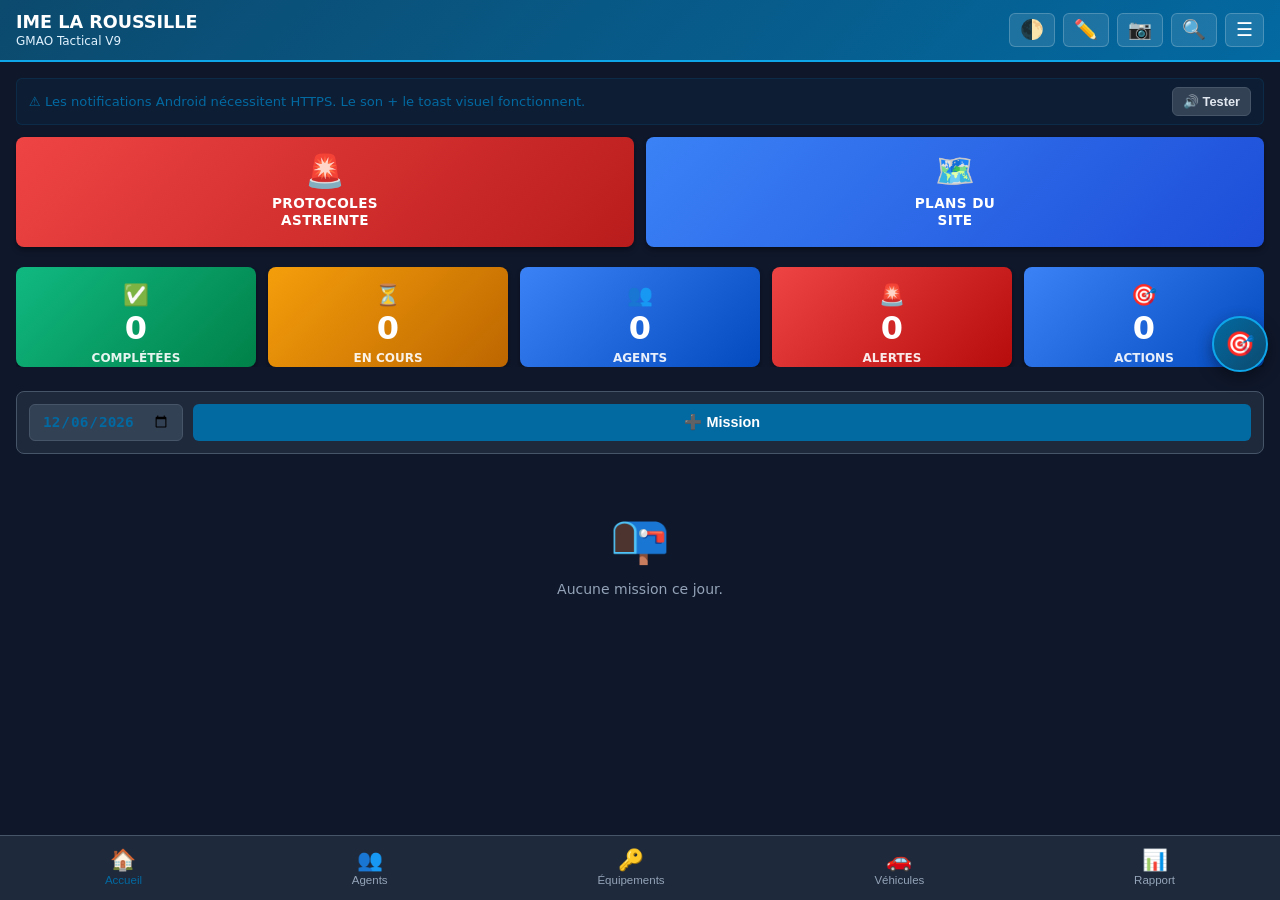
==== public/index.html @ 4cee9885 "Add files via upload" ====
<!DOCTYPE html>
<html lang="fr">
<head>
	<script src="https://cdn.onesignal.com/sdks/web/v16/OneSignalSDK.page.js" defer></script>
<script>
  window.OneSignalDeferred = window.OneSignalDeferred || [];
  OneSignalDeferred.push(async function(OneSignal) {
    await OneSignal.init({
      appId: "2e1365cc-74d9-4226-8322-7b687c56fc25",
    });
  });
</script>
	
	<script src="https://cdn.jsdelivr.net/npm/eruda"></script>
<script>eruda.init();</script>
	
    <meta charset="UTF-8">
    <meta name="viewport" content="width=device-width, initial-scale=1.0, user-scalable=no">
    <title>GMAO Tactical V9 - IME La Roussille</title>
    <!-- ZXing : moteur de lecture principal du scanner — QR Code, Code128, Code39,
         EAN8/13, UPC-A/E, DataMatrix, PDF417. Fonctionne partout (pas de dépendance
         à BarcodeDetector, utilisé en complément uniquement quand disponible). -->
    <script src="https://unpkg.com/@zxing/library@0.21.3/umd/index.min.js"></script>
    <!-- qrcode : génération de QR Codes (canvas + SVG), utilisée par le générateur (qrcode-gen.js) -->
    <script src="https://cdn.jsdelivr.net/npm/qrcode@1.5.3/build/qrcode.min.js"></script>
    <link rel="stylesheet" href="style.css">
<!-- Auto-reload : détecte une mise à jour du serveur et recharge automatiquement -->
<script>
(function(){
    var CHECK = '/api/gmao-version';
    var knownTs = null;
    function check(){
        fetch(CHECK, {cache:'no-store'})
            .then(function(r){ return r.json(); })
            .then(function(d){
                if(knownTs === null){ knownTs = d.ts; return; }
                if(d.ts !== knownTs){ location.reload(); }
            }).catch(function(){});
    }
    setInterval(check, 2 * 60 * 1000); // toutes les 2 minutes
    check();
})();
</script>
</head>
<body>

<div class="app-container">
    <header class="header">
        <div class="header-title" style="flex-direction:row;align-items:center;gap:8px">
            <span id="header-logo-slot" style="display:none;width:28px;height:28px;border-radius:6px;overflow:hidden;flex-shrink:0"></span>
            <div style="display:flex;flex-direction:column;gap:2px">
                <h1 id="site-name">IME LA ROUSSILLE</h1>
                <span class="header-subtitle">GMAO Tactical V9</span>
            </div>
        </div>
        <div class="header-actions">
			<button class="btn-icon" onclick="toggleTheme()" title="Mode Clair/Sombre">🌓</button>
        	<button class="btn-icon" id="home-edit-toggle" onclick="toggleHomeEditMode()" title="Modifier l'accueil">✏️</button>
            <button class="btn-icon" onclick="openScanner()" title="Scanner QR Code">📷</button>
            <button class="btn-icon" onclick="openGlobalSearch()" title="Recherche">🔍</button>
            <button class="btn-icon" id="gh-sync-badge" onclick="forceSyncGitHub()" title="Synchronisation GitHub" style="display:none;font-size:.9rem;padding:4px 8px">☁️</button>
            <button class="btn-icon" onclick="toggleSidebar()" title="Menu">☰</button>
		</div>
    </header>

    <div class="sidebar-overlay" onclick="closeSidebar()"></div>
    <aside class="sidebar" id="sidebar">
        <div class="sidebar-content">
            <div class="sidebar-section">
                <div class="sidebar-title">Navigation</div>
                <button class="sidebar-item active" onclick="switchViewFromSidebar('home')"><span>🏠</span> Accueil</button>
                <button class="sidebar-item" onclick="switchViewFromSidebar('agents')"><span>👥</span> Agents</button>
                <button class="sidebar-item" onclick="switchViewFromSidebar('equipment')"><span>🔑</span> Équipements</button>
                <button class="sidebar-item" onclick="switchViewFromSidebar('vehicles')"><span>🚗</span> Véhicules</button>
                <button class="sidebar-item" onclick="switchViewFromSidebar('report')"><span>📊</span> Rapport</button>
                <button class="sidebar-item" onclick="switchViewFromSidebar('protocols')"><span>🚨</span> Protocoles / Astreinte</button>
                <button class="sidebar-item" onclick="switchViewFromSidebar('plans')"><span>🗺️</span> Plans</button>
            </div>
            <div class="sidebar-divider"></div>
            <div class="sidebar-section">
                <div class="sidebar-title">Gestion</div>
                <button class="sidebar-item" onclick="openCreateTaskModal();closeSidebar()"><span>➕</span> Nouvelle Mission</button>
                <button class="sidebar-item" onclick="openCreateAgentModal();closeSidebar()"><span>👤</span> Ajouter Agent</button>
                <button class="sidebar-item" onclick="openCreateEquipmentModal();closeSidebar()"><span>🔧</span> Ajouter Équipement</button>
                <button class="sidebar-item" onclick="openNavEditorModal();closeSidebar()"><span>🧩</span> Gérer Boutons Bas</button>
                <button class="sidebar-item" onclick="openQrGeneratorModal();closeSidebar()"><span>🔳</span> Générateur QR Code</button>
                <button class="sidebar-item" onclick="openUiCustomizeModal();closeSidebar()"><span>🎨</span> Personnalisation de l'interface</button>
            </div>
            <div class="sidebar-divider"></div>
            <div class="sidebar-section">
                <div class="sidebar-title">Données</div>
                <button class="sidebar-item" onclick="forceSyncFirebase();closeSidebar()"><span>🔥</span> Sync Firebase</button>
                <button class="sidebar-item" onclick="openVersionHistoryModal();closeSidebar()"><span>🕓</span> Historique des versions</button>
                <button class="sidebar-item" onclick="exportDataJSON();closeSidebar()"><span>💾</span> Exporter (JSON)</button>
                <button class="sidebar-item" onclick="triggerImport();closeSidebar()"><span>📂</span> Importer (JSON)</button>
                <input type="file" id="import-file-input" accept="*/*" style="display:none" onchange="importJSON(event)">
                <button class="sidebar-item" onclick="forcePushToServer();showAlarmToast('☁️','Sauvegarde','Envoi vers le serveur…','info',3000);closeSidebar()"><span>☁️</span> Sauvegarder sur serveur</button>
                <button class="sidebar-item" onclick="window.open('/api/gmao/backup/download');closeSidebar()"><span>📥</span> Télécharger sauvegarde</button>
                <button class="sidebar-item" onclick="openSettingsModal();closeSidebar()"><span>⚙️</span> Configuration</button>
            </div>
        </div>
    </aside>

    <div class="main-content">
        <!-- ACCUEIL -->
        <div class="view active" id="view-home">
            <div id="notif-banner-container"></div>

            <!-- Gros boutons d'accès rapide — toujours configurables/visibles en priorité -->
            <div class="home-launchers">
                <button class="home-launcher-btn danger" id="home-protocols" onclick="switchView('protocols')">
                    <span class="home-launcher-icon">🚨</span>
                    <span class="home-launcher-label">Protocoles<br>Astreinte</span>
                </button>
                <button class="home-launcher-btn info" id="home-plans" onclick="switchView('plans')">
                    <span class="home-launcher-icon">🗺️</span>
                    <span class="home-launcher-label">Plans du<br>site</span>
                </button>
            </div>

            <div class="dashboard-grid" id="home-tiles">
                <div class="dashboard-tile success" onclick="openTileModal('completed')">
                    <div class="tile-value" id="tile-completed">0</div>
                    <div class="tile-label">Complétées</div>
                </div>
                <div class="dashboard-tile warning" onclick="openTileModal('pending')">
                    <div class="tile-value" id="tile-pending">0</div>
                    <div class="tile-label">En Cours</div>
                </div>
                <div class="dashboard-tile info" onclick="openTileModal('agents')">
                    <div class="tile-value" id="tile-agents">0</div>
                    <div class="tile-label">Agents</div>
                </div>
                <div class="dashboard-tile danger" onclick="openTileModal('alerts')">
                    <div class="tile-value" id="tile-alerts">0</div>
                    <div class="tile-label">Alertes</div>
                </div>
                <div class="dashboard-tile info" onclick="openActionsModule()">
                    <div class="tile-value" id="tile-actions">0</div>
                    <div class="tile-label">Actions</div>
                </div>
            </div>
            <div class="controls-card" id="home-controls">
                <input type="date" id="system-date" class="date-input" onchange="loadDayData(this.value)">
                <button class="btn btn-primary" onclick="openCreateTaskModal()" style="flex:1">➕ Mission</button>
            </div>
            <div class="task-list" id="home-tasklist">
                <div id="task-list-container"></div>
            </div>
        </div>

        <!-- AGENTS -->
        <div class="view" id="view-agents">
            <div style="margin-bottom:16px"><button class="btn btn-primary btn-block" onclick="openCreateAgentModal()">➕ Ajouter Agent</button></div>
            <div id="agents-list-container"></div>
        </div>

        <!-- ÉQUIPEMENTS -->
        <div class="view" id="view-equipment">
            <div style="margin-bottom:16px"><button class="btn btn-primary btn-block" onclick="openCreateEquipmentModal()">➕ Ajouter Équipement</button></div>
            <div class="tabs" style="margin-bottom:16px">
                <button class="tab-btn active" onclick="filterEquipment('all',this)">Tous</button>
                <button class="tab-btn" onclick="filterEquipment('keys',this)">🔑 Clés</button>
                <button class="tab-btn" onclick="filterEquipment('uniform',this)">👕 Tenues</button>
                <button class="tab-btn" onclick="filterEquipment('tools',this)">🔧 Outils</button>
            </div>
            <div id="equipment-list-container"></div>
        </div>

        <!-- VÉHICULES -->
        <div class="view" id="view-vehicles">
            <div style="margin-bottom:16px"><button class="btn btn-primary btn-block" onclick="openCreateVehicleModal()">➕ Ajouter Véhicule</button></div>
            <div class="task-list" id="vehicle-list-container"></div>
        </div>

        <!-- RAPPORT -->
        <div class="view" id="view-report">
            <div style="margin-bottom:16px"><button class="btn btn-primary btn-block" onclick="window.print()">🖨️ Imprimer Rapport PDF</button></div>
            <div id="report-preview"></div>
        </div>

        <!-- PROTOCOLES / ASTREINTE -->
        <div class="view" id="view-protocols">
            <div style="display:flex;gap:8px;margin-bottom:16px">
                <button class="btn btn-primary" style="flex:1" onclick="openCreateProtocolModal()">➕ Nouvelle Procédure</button>
                <button class="btn btn-secondary" style="flex:1" onclick="openImportProcedureModal()">📥 Importer</button>
            </div>
            <div class="tabs" id="protocols-tabs" style="margin-bottom:16px"></div>
            <div id="protocols-list-container"></div>
        </div>

        <!-- PLANS DE BÂTIMENTS -->
        <div class="view" id="view-plans">
            <div style="margin-bottom:16px">
                <button class="btn btn-primary btn-block" onclick="triggerPlanUpload()">📤 Importer un plan</button>
                <input type="file" id="plan-file-input" accept="image/*" style="display:none" onchange="uploadPlanFile(event)">
            </div>
            <div class="plans-grid" id="plans-grid-container"></div>
        </div>

        <!-- Moteur de suivis génériques (V1) — additif, voir public/suivis/ -->
        <div class="view" id="view-suivis"></div>
    </div>

    <nav class="bottom-nav" id="bottom-nav"></nav>
</div>

<!-- ══════════════════════════════════════════════════════════
     RECHERCHE GLOBALE (V1.6)
═══════════════════════════════════════════════════════════════ -->
<div class="search-overlay" id="global-search-overlay">
    <div class="search-bar">
        <span class="search-bar-icon">🔍</span>
        <input type="text" id="global-search-input" class="search-input"
               placeholder="Rechercher dans toute l'application…" autocomplete="off"
               oninput="onGlobalSearchInput(this.value)">
        <button class="search-mic-btn" id="global-search-mic" onclick="startVoiceSearch()" title="Recherche vocale">🎤</button>
        <button class="search-close-btn" onclick="closeGlobalSearch()" title="Fermer">&times;</button>
    </div>
    <div class="search-listening-indicator" id="search-listening-indicator" style="display:none">
        <span class="search-listening-dot"></span> Écoute en cours…
    </div>
    <div class="search-results" id="global-search-results"></div>
</div>

<!-- TOAST ALARMES -->
<div id="alarm-toast"></div>

<!-- Zone d'impression dédiée aux procédures : invisible à l'écran, visible uniquement à l'impression -->
<div id="procedure-print-area"></div>

<!-- ══════════════════════════════════════════════════════════
     MODALS
═══════════════════════════════════════════════════════════════ -->

<!-- MISSION -->
<div class="modal" id="taskModal">
    <div class="modal-content">
        <div class="modal-header">
            <h2 class="modal-title" id="task-modal-title">Nouvelle Mission</h2>
            <div style="display:flex;align-items:center;gap:10px">
                <button class="close-btn" id="task-edit-toggle" onclick="unlockTaskEdit()" title="Modifier" style="display:none;font-size:1.15rem">⚙️</button>
                <button class="close-btn" onclick="closeModal('taskModal')">&times;</button>
            </div>
        </div>
        <div class="modal-body">
            <div class="rec-info-banner" id="rec-info-banner" style="display:none">🔁 <span id="rec-info-text"></span></div>
            <div class="delete-confirm-box" id="delete-confirm-box">
                <p>Supprimer quelle(s) occurrence(s) ?</p>
                <div class="btn-group">
                    <button class="btn btn-warning btn-sm" onclick="deleteThisOccurrence()">Ce jour uniquement</button>
                    <button class="btn btn-danger  btn-sm" onclick="deleteEntireRule()">Toutes les occurrences</button>
                    <button class="btn btn-secondary btn-sm" onclick="document.getElementById('delete-confirm-box').style.display='none'">Annuler</button>
                </div>
            </div>
            <div class="tabs">
                <button class="tab-btn active" onclick="switchTab('task-tab-infos',this)">📋 Infos</button>
                <button class="tab-btn" onclick="switchTab('task-tab-assign',this)">👥 Assignation</button>
                <button class="tab-btn" onclick="switchTab('task-tab-intervenant',this)">👤 Intervenant</button>
            </div>
            <div class="tab-content active" id="task-tab-infos">
                <div class="form-group">
                    <label class="form-label">Titre</label>
                    <input type="text" id="task-title" class="form-input" placeholder="Ex: Maintenance climatisation">
                </div>
                <div class="form-group">
                    <label class="form-label">Date de la mission</label>
                    <input type="date" id="task-date" class="form-input">
                </div>
                <div class="form-grid">
                    <div class="form-group">
                        <label class="form-label">Heure Début</label>
                        <input type="time" id="task-time-start" class="form-input">
                    </div>
                    <div class="form-group">
                        <label class="form-label">Heure Fin</label>
                        <input type="time" id="task-time-end" class="form-input">
                    </div>
                </div>
                <div class="form-grid">
                    <div class="form-group">
                        <label class="form-label">Type</label>
                        <select id="task-type" class="form-select">
                            <option value="routine">Routine</option>
                            <option value="particular">Particulière</option>
                        </select>
                    </div>
                    <div class="form-group">
                        <label class="form-label">Priorité</label>
                        <select id="task-priority" class="form-select">
                            <option value="1">🔴 Haute</option>
                            <option value="2" selected>🟡 Moyenne</option>
                            <option value="3">🟢 Basse</option>
                        </select>
                    </div>
                </div>
                <div id="rec-container">
                    <div class="form-group">
                        <label class="form-label">Récurrence (indéfinie, générée à la volée)</label>
                        <select id="task-recurrence" class="form-select" onchange="toggleRecurrenceDays()">
                            <option value="none">Aucune (ponctuelle)</option>
                            <option value="daily">Quotidienne</option>
                            <option value="weekly">Hebdomadaire (même jour)</option>
                            <option value="biweekly">Tous les 15 jours</option>
                            <option value="monthlyX">Tous les X mois</option>
                            <option value="yearlyX">Tous les X ans</option>
                            <option value="custom">Jours spécifiques</option>
                        </select>
                    </div>
                    <div class="form-group" id="recurrence-interval" style="display:none">
                        <label class="form-label" id="recurrence-interval-label">Tous les combien de mois ?</label>
                        <input type="number" id="task-recurrence-x" class="form-input" min="1" step="1" value="1" placeholder="Ex: 2">
                    </div>
                    <div class="form-group" id="recurrence-days" style="display:none">
                        <label class="form-label">Sélectionnez les jours</label>
                        <div class="days-checkboxes">
                            <label><input type="checkbox" value="1" class="rec-day"><span>Lun</span></label>
                            <label><input type="checkbox" value="2" class="rec-day"><span>Mar</span></label>
                            <label><input type="checkbox" value="3" class="rec-day"><span>Mer</span></label>
                            <label><input type="checkbox" value="4" class="rec-day"><span>Jeu</span></label>
                            <label><input type="checkbox" value="5" class="rec-day"><span>Ven</span></label>
                            <label><input type="checkbox" value="6" class="rec-day"><span>Sam</span></label>
                            <label><input type="checkbox" value="0" class="rec-day"><span>Dim</span></label>
                        </div>
                    </div>
                    <div class="form-group" id="recurrence-end-group">
                        <label class="form-label">Se termine</label>
                        <select id="task-recurrence-end" class="form-select" onchange="toggleRecurrenceEndDate()">
                            <option value="forever">Toujours</option>
                            <option value="untilDate">Jusqu'à une date précise</option>
                        </select>
                    </div>
                    <div class="form-group" id="recurrence-end-date-group" style="display:none">
                        <label class="form-label">Date de fin</label>
                        <input type="date" id="task-recurrence-end-date" class="form-input">
                    </div>
                </div>
                <div class="form-group">
                    <label class="form-label">Description détaillée</label>
                    <textarea id="task-desc" class="form-textarea" placeholder="Détails..."></textarea>
                </div>
            </div>
            <div class="tab-content" id="task-tab-assign">
                <div class="form-group">
                    <label class="form-label">Assigner à Agent(s)</label>
                    <div id="task-agents-list" style="max-height:200px;overflow-y:auto"></div>
                </div>
                <div class="form-group">
                    <label class="form-label">Service Technique</label>
                    <select id="task-service" class="form-select">
                        <option value="">-- Aucun --</option>
                        <option value="maintenance">Maintenance</option>
                        <option value="technique">Technique</option>
                        <option value="autre">Autre</option>
                    </select>
                </div>
                <div class="form-group">
                    <label class="form-label">Équipements Requis</label>
                    <div id="task-equipment-list" style="max-height:200px;overflow-y:auto"></div>
                </div>
            </div>
            <div class="tab-content" id="task-tab-intervenant">
                <div class="form-grid">
                    <div class="form-group"><label class="form-label">Société</label><input type="text" id="inter-company" class="form-input"></div>
                    <div class="form-group"><label class="form-label">Intervenant</label><input type="text" id="inter-name" class="form-input"></div>
                </div>
                <div class="form-group">
                    <label class="form-label">Observations / Rapport</label>
                    <textarea id="task-comment" class="form-textarea"></textarea>
                </div>
            </div>
        </div>
        <div class="modal-footer">
            <button class="btn btn-secondary" onclick="closeModal('taskModal')">Annuler</button>
            <button class="btn btn-danger"    id="btn-delete-task" style="display:none" onclick="askDeleteTask()">🗑 Supprimer</button>
            <button class="btn btn-primary"   id="btn-save-task" onclick="saveTask()">Enregistrer</button>
        </div>
    </div>
</div>

<!-- INFO TUILES -->
<div class="modal" id="tileModal">
    <div class="modal-content">
        <div class="modal-header">
            <h2 class="modal-title" id="tile-modal-title">Détails</h2>
            <button class="close-btn" onclick="closeModal('tileModal')">&times;</button>
        </div>
        <div class="modal-body" id="tile-modal-body"></div>
        <div class="modal-footer"><button class="btn btn-secondary btn-block" onclick="closeModal('tileModal')">Fermer</button></div>
    </div>
</div>

<!-- HISTORIQUE DES VERSIONS -->
<div class="modal" id="versionHistoryModal">
    <div class="modal-content">
        <div class="modal-header">
            <h2 class="modal-title">🕓 Historique des versions</h2>
            <button class="close-btn" onclick="closeModal('versionHistoryModal')">&times;</button>
        </div>
        <div class="modal-body">
            <p style="color:var(--text-muted);font-size:.85rem;margin-bottom:12px">Les 5 dernières sauvegardes synchronisées. Vous pouvez restaurer une version antérieure si besoin — l'état actuel reste lui-même récupérable après.</p>
            <div id="version-history-list"></div>
        </div>
        <div class="modal-footer"><button class="btn btn-secondary btn-block" onclick="closeModal('versionHistoryModal')">Fermer</button></div>
    </div>
</div>

<!-- ÉDITEUR NAV -->
<div class="modal" id="navEditorModal">
    <div class="modal-content">
        <div class="modal-header">
            <h2 class="modal-title">🧩 Gérer Boutons Inférieurs</h2>
            <button class="close-btn" onclick="closeModal('navEditorModal')">&times;</button>
        </div>
        <div class="modal-body">
            <div id="nav-buttons-list" style="margin-bottom:16px"></div>
            <button class="btn btn-primary btn-block" onclick="openNavButtonForm(null)">➕ Ajouter un bouton</button>
        </div>
        <div class="modal-footer"><button class="btn btn-secondary btn-block" onclick="closeModal('navEditorModal')">Fermer</button></div>
    </div>
</div>

<!-- FORM BOUTON NAV -->
<div class="modal" id="navButtonFormModal">
    <div class="modal-content narrow">
        <div class="modal-header">
            <h2 class="modal-title" id="nav-form-title">Nouveau Bouton</h2>
            <button class="close-btn" onclick="closeModal('navButtonFormModal')">&times;</button>
        </div>
        <div class="modal-body">
            <div class="form-group">
                <label class="form-label">Icône (emoji)</label>
                <input type="text" id="nav-icon" class="form-input" placeholder="🏠 🔧 🚗 📊 🔗 ..." maxlength="4" style="font-size:1.5rem;text-align:center">
            </div>
            <div class="form-group">
                <label class="form-label">Libellé</label>
                <input type="text" id="nav-label" class="form-input" placeholder="Accueil, Rapport...">
            </div>
            <div class="form-group">
                <label class="form-label">Action</label>
                <select id="nav-type" class="form-select" onchange="toggleNavTarget()">
                    <option value="view">Vue interne (Accueil, Agents...)</option>
                    <option value="url">Lien URL (navigateur)</option>
                    <option value="android">Appli Android (intent://)</option>
                    <option value="ios">Appli iOS (url scheme://)</option>
                    <option value="windows">Appli Windows (protocole://)</option>
                </select>
            </div>
            <div class="form-group" id="nav-view-group">
                <label class="form-label">Vue cible</label>
                <select id="nav-view-target" class="form-select">
                    <option value="home">Accueil</option>
                    <option value="agents">Agents</option>
                    <option value="equipment">Équipements</option>
                    <option value="vehicles">Véhicules</option>
                    <option value="report">Rapport</option>
                </select>
            </div>
            <div class="form-group" id="nav-url-group" style="display:none">
                <label class="form-label">URL / Lien / Protocole</label>
                <input type="text" id="nav-target-url" class="form-input" placeholder="https://... ou monapp://...">
            </div>
        </div>
        <div class="modal-footer">
            <button class="btn btn-secondary" onclick="closeModal('navButtonFormModal')">Annuler</button>
            <button class="btn btn-danger"    id="nav-btn-delete" style="display:none" onclick="deleteNavButton()">Supprimer</button>
            <button class="btn btn-primary"   onclick="saveNavButton()">Enregistrer</button>
        </div>
    </div>
</div>

<!-- QR CODE — scanner 100% natif getUserMedia + ZXing (moteur principal) + BarcodeDetector (accélération native optionnelle) -->
<div class="modal" id="qrModal">
    <div class="modal-content narrow">
        <div class="modal-header">
            <h2 class="modal-title">📷 Scanner</h2>
            <button class="close-btn" onclick="closeScanner()">&times;</button>
        </div>
        <div class="modal-body" style="text-align:center;padding:12px">
            <div id="qr-wrapper">
                <!-- Vidéo cachée = source; canvas = affichage (évite bug vert WebView), toujours en couleur pleine -->
                <video id="qr-video" playsinline autoplay muted style="display:none"></video>
                <canvas id="qr-canvas"></canvas>
                <!-- Overlay viseur : masques latéraux (jamais sur la zone de lecture) + 4 coins + ligne de scan -->
                <div id="qr-viewfinder">
                    <div class="qr-mask qr-mask-top"></div>
                    <div class="qr-mask qr-mask-bottom"></div>
                    <div class="qr-mask qr-mask-left"></div>
                    <div class="qr-mask qr-mask-right"></div>
                    <div class="qr-corner-tl"></div>
                    <div class="qr-corner-tr"></div>
                    <div class="qr-corner-bl"></div>
                    <div class="qr-corner-br"></div>
                    <div id="qr-scan-line"></div>
                    <div class="qr-detect-pulse"></div>
                </div>
            </div>
            <div class="qr-controls" id="qr-zoom-controls" style="display:none">
                <button class="qr-zoom-btn active" data-zoom="1" onclick="setQrZoom(1)">1×</button>
                <button class="qr-zoom-btn" data-zoom="2" onclick="setQrZoom(2)">2×</button>
                <button class="qr-zoom-btn" data-zoom="3" onclick="setQrZoom(3)">3×</button>
                <button class="qr-torch-btn" id="qr-torch-btn" onclick="toggleQrTorch()" style="display:none">🔦 Flash</button>
            </div>
            <!-- Sélecteur manuel de caméra : rempli dynamiquement, mémorise le dernier choix -->
            <div id="qr-camera-picker" style="display:none;margin-top:10px">
                <select id="qr-camera-select" class="form-input" style="font-size:.8rem" onchange="switchScannerCamera(this.value)"></select>
            </div>
            <p id="qr-status" style="color:var(--text-muted);font-size:.82rem;margin:10px 0">🟡 Démarrage caméra…</p>
            <div id="qr-manual" style="display:none;margin-top:4px">
                <p style="font-size:.8rem;color:var(--text-muted)">Saisissez le code manuellement :</p>
                <div style="display:flex;gap:8px;margin-top:8px">
                    <input type="text" id="qr-manual-input" class="form-input" placeholder="ID ou nom...">
                    <button class="btn btn-primary" onclick="handleQrResult(document.getElementById('qr-manual-input').value)">OK</button>
                </div>
            </div>
            <!-- Repli discret vers la recherche globale existante, si le code est absent ou illisible -->
            <div style="margin-top:14px;padding-top:12px;border-top:1px solid var(--border)">
                <p style="font-size:.75rem;color:var(--text-muted);margin:0 0 8px">Le code est absent ou illisible ?</p>
                <button class="btn btn-secondary" onclick="openSearchFromScanner()">🔍 Rechercher un équipement</button>
            </div>
        </div>
        <div class="modal-footer"><button class="btn btn-secondary btn-block" onclick="closeScanner()">Fermer</button></div>
    </div>
</div>

<!-- AGENT -->
<div class="modal" id="agentModal">
    <div class="modal-content narrow">
        <div class="modal-header">
            <h2 class="modal-title" id="agent-modal-title">Agent</h2>
            <button class="close-btn" onclick="closeModal('agentModal')">&times;</button>
        </div>
        <div class="modal-body">
            <div class="form-group"><label class="form-label">Nom Complet</label><input type="text" id="agent-name" class="form-input"></div>
            <div class="form-grid">
                <div class="form-group"><label class="form-label">Rôle</label><select id="agent-role" class="form-select"><option value="technician">Technicien</option><option value="agent">Agent</option><option value="manager">Manager</option></select></div>
                <div class="form-group"><label class="form-label">Service</label><select id="agent-service" class="form-select"><option value="maintenance">Maintenance</option><option value="technique">Technique</option><option value="autre">Autre</option></select></div>
            </div>
            <div class="form-group"><label style="display:flex;align-items:center;gap:8px;cursor:pointer"><input type="checkbox" id="agent-active" checked style="width:18px;height:18px"><span>Actif</span></label></div>
        </div>
        <div class="modal-footer">
            <button class="btn btn-secondary" onclick="closeModal('agentModal')">Annuler</button>
            <button class="btn btn-danger"    id="btn-delete-agent"  style="display:none" onclick="deleteActiveAgent()">Supprimer</button>
            <button class="btn btn-primary"   onclick="saveAgent()">Enregistrer</button>
        </div>
    </div>
</div>

<!-- ÉQUIPEMENT -->
<div class="modal" id="equipmentModal">
    <div class="modal-content narrow">
        <div class="modal-header">
            <h2 class="modal-title">Équipement</h2>
            <button class="close-btn" onclick="closeModal('equipmentModal')">&times;</button>
        </div>
        <div class="modal-body">
            <div class="form-group"><label class="form-label">Type</label><select id="equipment-type" class="form-select"><option value="keys">🔑 Clés</option><option value="uniform">👕 Tenues</option><option value="tools">🔧 Outils</option><option value="other">📦 Autre</option></select></div>
            <div class="form-group"><label class="form-label">Nom</label><input type="text" id="equipment-name" class="form-input"></div>
            <div class="form-grid">
                <div class="form-group"><label class="form-label">Localisation</label><input type="text" id="equipment-location" class="form-input"></div>
                <div class="form-group"><label class="form-label">Statut</label><select id="equipment-status" class="form-select"><option value="available">Disponible</option><option value="in_use">En Utilisation</option><option value="maintenance">Maintenance</option></select></div>
            </div>
        </div>
        <div class="modal-footer">
            <button class="btn btn-secondary" onclick="closeModal('equipmentModal')">Annuler</button>
            <button class="btn btn-danger"    id="btn-delete-equipment" style="display:none" onclick="deleteActiveEquipment()">Supprimer</button>
            <button class="btn btn-primary"   onclick="saveEquipment()">Enregistrer</button>
        </div>
    </div>
</div>

<!-- VÉHICULE -->
<div class="modal" id="vehicleModal">
    <div class="modal-content narrow">
        <div class="modal-header">
            <h2 class="modal-title">Véhicule</h2>
            <button class="close-btn" onclick="closeModal('vehicleModal')">&times;</button>
        </div>
        <div class="modal-body">
            <div class="form-group"><label class="form-label">Nom</label><input type="text" id="vehicle-name" class="form-input"></div>
            <div class="form-group"><label class="form-label">Statut</label><select id="vehicle-status" class="form-select"><option value="ok">✓ Opérationnel</option><option value="maintenance">🔧 Maintenance</option><option value="unavailable">✕ Indisponible</option></select></div>
            <div class="form-group"><label class="form-label">Notes</label><textarea id="vehicle-notes" class="form-textarea"></textarea></div>
        </div>
        <div class="modal-footer">
            <button class="btn btn-secondary" onclick="closeModal('vehicleModal')">Annuler</button>
            <button class="btn btn-danger"    id="btn-delete-vehicle"  style="display:none" onclick="deleteActiveVehicle()">Supprimer</button>
            <button class="btn btn-primary"   onclick="saveVehicle()">Enregistrer</button>
        </div>
    </div>
</div>

<!-- PARAMÈTRES -->
<div class="modal" id="settingsModal">
    <div class="modal-content narrow">
        <div class="modal-header">
            <h2 class="modal-title">⚙️ Paramètres</h2>
            <button class="close-btn" onclick="closeModal('settingsModal')">&times;</button>
        </div>
        <div class="modal-body">
            <div class="form-group"><label class="form-label">Nom de l'Établissement</label><input type="text" id="settings-site-name" class="form-input"></div>
            <div class="form-group"><label class="form-label">Notifications</label>
                <button class="btn btn-secondary" onclick="requestNotifPermission()">🔔 Activer les notifications</button>
            </div>

            <!-- ── Synchronisation GitHub privée ── -->
            <div style="border-top:1px solid var(--border);padding-top:14px;margin-top:4px">
                <div style="font-size:.8rem;font-weight:700;text-transform:uppercase;letter-spacing:.8px;color:var(--text-muted);margin-bottom:10px">
                    ☁️ Sync multi-appareils (GitHub privé)
                </div>
                <p style="font-size:.78rem;color:var(--text-muted);margin:0 0 10px">
                    Stockez vos données dans un dépôt GitHub <strong>privé</strong> (Microsoft).
                    Toutes les tablettes lisent et écrivent le même fichier. Fonctionne hors-ligne.
                </p>
                <div class="form-group">
                    <label class="form-label">Utilisateur GitHub</label>
                    <input type="text" id="gh-owner" class="form-input" placeholder="ex: s.sioly" autocomplete="off">
                </div>
                <div class="form-group">
                    <label class="form-label">Nom du dépôt privé</label>
                    <input type="text" id="gh-repo" class="form-input" placeholder="ex: gmao-adapei" autocomplete="off">
                </div>
                <div class="form-group">
                    <label class="form-label">Token d'accès personnel (PAT)</label>
                    <input type="password" id="gh-token" class="form-input" placeholder="ghp_xxxxxxxxxxxx" autocomplete="off">
                    <p style="font-size:.75rem;color:var(--text-muted);margin:4px 0 0">
                        Créez un token sur github.com → Settings → Developer settings → Personal access tokens → Tokens (classic) → scope : <code>repo</code>
                    </p>
                </div>
                <div style="display:flex;gap:8px;flex-wrap:wrap;margin-top:8px">
                    <button class="btn btn-secondary" onclick="testGitHubConnection()" style="flex:1">🔌 Tester</button>
                    <button class="btn btn-primary"   onclick="forceSyncGitHub()"     style="flex:1">🔄 Sync maintenant</button>
                </div>
                <div id="gh-status" style="font-size:.78rem;margin-top:8px;display:none;padding:6px 10px;border-radius:5px"></div>
            </div>

            <!-- ── Règle horaire d'affichage des éléments de l'ACCUEIL ── -->
            <div style="border-top:1px solid var(--border);padding-top:14px;margin-top:14px">
                <div style="font-size:.8rem;font-weight:700;text-transform:uppercase;letter-spacing:.8px;color:var(--text-muted);margin-bottom:10px">
                    🕒 Éléments de l'accueil visibles selon l'horaire
                </div>
                <p style="font-size:.78rem;color:var(--text-muted);margin:0 0 10px">
                    Hors de la plage définie, seuls les éléments cochés ci-dessous restent affichés sur l'écran d'accueil (la barre de navigation du bas reste toujours complète).
                </p>
                <div class="form-group">
                    <label class="form-label" style="display:flex;align-items:center;gap:8px;cursor:pointer">
                        <input type="checkbox" id="homerule-enabled" style="width:16px;height:16px">
                        Activer la restriction horaire
                    </label>
                </div>
                <div class="form-grid">
                    <div class="form-group">
                        <label class="form-label">Début</label>
                        <input type="time" id="homerule-start" class="form-input">
                    </div>
                    <div class="form-group">
                        <label class="form-label">Fin</label>
                        <input type="time" id="homerule-end" class="form-input">
                    </div>
                </div>
                <div class="form-group">
                    <label class="form-label">Jours concernés</label>
                    <div class="days-checkboxes">
                        <label><input type="checkbox" value="1" class="homerule-day"><span>Lun</span></label>
                        <label><input type="checkbox" value="2" class="homerule-day"><span>Mar</span></label>
                        <label><input type="checkbox" value="3" class="homerule-day"><span>Mer</span></label>
                        <label><input type="checkbox" value="4" class="homerule-day"><span>Jeu</span></label>
                        <label><input type="checkbox" value="5" class="homerule-day"><span>Ven</span></label>
                        <label><input type="checkbox" value="6" class="homerule-day"><span>Sam</span></label>
                        <label><input type="checkbox" value="0" class="homerule-day"><span>Dim</span></label>
                    </div>
                </div>
                <div class="form-group">
                    <label class="form-label">Éléments toujours visibles (hors plage)</label>
                    <div class="days-checkboxes" id="homerule-always-visible"></div>
                    <p style="font-size:.72rem;color:var(--text-muted);margin:6px 0 0">
                        Cette liste s'enrichit automatiquement à chaque nouvel élément ajouté à l'accueil dans les futures mises à jour.
                    </p>
                </div>
            </div>


            <div class="form-group" style="margin-top:14px"><label class="form-label">Version</label><input type="text" class="form-input" value="9.0 Tactical" disabled></div>
        </div>
        <div class="modal-footer">
            <button class="btn btn-secondary" onclick="closeModal('settingsModal')">Fermer</button>
            <button class="btn btn-primary"   onclick="saveSettings()">Enregistrer</button>
        </div>
    </div>
</div>

<!-- PROCÉDURE / PROTOCOLE -->
<div class="modal" id="protocolModal">
    <div class="modal-content" style="max-width:760px">
        <div class="modal-header">
            <h2 class="modal-title" id="protocol-modal-title">Nouvelle Procédure</h2>
            <div style="display:flex;align-items:center;gap:10px">
                <button class="close-btn" id="protocol-edit-btn" onclick="switchToProtocolEdit()" title="Modifier" style="display:none;font-size:1.25rem">✏️</button>
                <button class="close-btn" id="protocol-print-btn" onclick="printProcedure()" title="Imprimer / PDF" style="display:none;font-size:1.25rem">🖨️</button>
                <button class="close-btn" onclick="closeModal('protocolModal')">&times;</button>
            </div>
        </div>
        <div class="modal-body">

            <!-- PANNEAU LECTURE — affichage uniforme, sections repliables -->
            <div id="protocol-view-panel"></div>

            <!-- PANNEAU ÉDITION -->
            <div id="protocol-edit-panel" style="display:none">
                <div class="tabs" style="margin-bottom:16px">
                    <button class="tab-btn active" onclick="switchTab('proc-tab-general',this)">📋 Général</button>
                    <button class="tab-btn" onclick="switchTab('proc-tab-securite',this)">⚠️ Sécurité</button>
                    <button class="tab-btn" onclick="switchTab('proc-tab-etapes',this)">🧭 Étapes</button>
                    <button class="tab-btn" onclick="switchTab('proc-tab-fichiers',this)">📎 Pièces jointes</button>
                    <button class="tab-btn" onclick="switchTab('proc-tab-historique',this)">🕓 Historique</button>
                </div>

                <!-- GÉNÉRAL -->
                <div class="tab-content active" id="proc-tab-general">
                    <div class="form-grid">
                        <div class="form-group">
                            <label class="form-label">Référence</label>
                            <input type="text" id="proc-reference" class="form-input" disabled>
                        </div>
                        <div class="form-group">
                            <label class="form-label">Version</label>
                            <input type="text" id="proc-version" class="form-input" placeholder="1.0">
                        </div>
                    </div>
                    <div class="form-group">
                        <label class="form-label">Titre</label>
                        <input type="text" id="proc-title" class="form-input" placeholder="Ex: Essai en charge mensuel — Groupe électrogène">
                    </div>
                    <div class="form-grid">
                        <div class="form-group">
                            <label class="form-label">Catégorie</label>
                            <select id="proc-category" class="form-select" onchange="onProcCategoryChange()"></select>
                        </div>
                        <div class="form-group">
                            <label class="form-label">Sous-catégorie</label>
                            <input type="text" id="proc-subcategory" class="form-input" placeholder="Ex: Électricité de secours">
                        </div>
                    </div>
                    <div class="form-grid">
                        <div class="form-group">
                            <label class="form-label">Statut</label>
                            <select id="proc-status" class="form-select">
                                <option value="draft">Brouillon</option>
                                <option value="published">Publiée</option>
                                <option value="archived">Archivée</option>
                            </select>
                        </div>
                        <div class="form-group">
                            <label class="form-label">Difficulté</label>
                            <select id="proc-difficulty" class="form-select">
                                <option value="facile">Facile</option>
                                <option value="normal">Normale</option>
                                <option value="difficile">Difficile</option>
                            </select>
                        </div>
                    </div>
                    <div class="form-grid">
                        <div class="form-group">
                            <label class="form-label">Durée estimée</label>
                            <input type="text" id="proc-duration" class="form-input" placeholder="Ex: 45 min">
                        </div>
                        <div class="form-group">
                            <label class="form-label">Auteur</label>
                            <input type="text" id="proc-author" class="form-input" placeholder="Ex: S. Martin">
                        </div>
                    </div>
                    <div class="form-grid">
                        <div class="form-group">
                            <label class="form-label">Établissement concerné</label>
                            <input type="text" id="proc-site" class="form-input" placeholder="Ex: IME La Roussille">
                        </div>
                        <div class="form-group">
                            <label class="form-label">Matériel concerné</label>
                            <input type="text" id="proc-equipment" class="form-input" placeholder="Ex: Groupe électrogène">
                        </div>
                    </div>
                    <div class="form-group">
                        <label class="form-label">Mots-clés (un par ligne)</label>
                        <textarea id="proc-keywords" class="form-textarea" style="min-height:70px" placeholder="électrogène&#10;essai mensuel&#10;secours"></textarea>
                    </div>
                    <div class="form-group">
                        <label class="form-label">Description / Objet</label>
                        <textarea id="proc-description" class="form-textarea" style="min-height:90px" placeholder="Objet et domaine d'application de la procédure..."></textarea>
                    </div>
                </div>

                <!-- SÉCURITÉ -->
                <div class="tab-content" id="proc-tab-securite">
                    <div class="form-group">
                        <label class="form-label">⚠️ Avertissements sécurité (un par ligne)</label>
                        <textarea id="proc-warnings" class="form-textarea" style="min-height:90px" placeholder="Danger électrique 400V...&#10;Ne pas intervenir moteur en marche..."></textarea>
                    </div>
                    <div class="form-group">
                        <label class="form-label">🦺 EPI nécessaires (un par ligne)</label>
                        <textarea id="proc-ppe" class="form-textarea" style="min-height:70px" placeholder="Casque anti-bruit&#10;Gants isolants&#10;Chaussures de sécurité"></textarea>
                    </div>
                    <div class="form-group">
                        <label class="form-label">✅ Prérequis (un par ligne)</label>
                        <textarea id="proc-prerequisites" class="form-textarea" style="min-height:70px" placeholder="Habilitation électrique&#10;Clé du local technique"></textarea>
                    </div>
                </div>

                <!-- ÉTAPES -->
                <div class="tab-content" id="proc-tab-etapes">
                    <div class="form-grid">
                        <div class="form-group">
                            <label class="form-label">🧰 Outils nécessaires (un par ligne)</label>
                            <textarea id="proc-tools" class="form-textarea" style="min-height:70px"></textarea>
                        </div>
                        <div class="form-group">
                            <label class="form-label">🧪 Consommables (un par ligne)</label>
                            <textarea id="proc-consumables" class="form-textarea" style="min-height:70px"></textarea>
                        </div>
                    </div>
                    <div id="proc-steps-list"></div>
                    <button class="btn btn-secondary btn-block" onclick="addProcStep()">➕ Ajouter une étape</button>
                </div>

                <!-- PIÈCES JOINTES -->
                <div class="tab-content" id="proc-tab-fichiers">
                    <div class="form-group">
                        <label class="form-label">Photos & documents</label>
                        <div style="display:flex;gap:8px;margin-bottom:10px">
                            <button class="btn btn-secondary" style="flex:1" onclick="document.getElementById('proc-attach-photo').click()">📷 Photo</button>
                            <button class="btn btn-secondary" style="flex:1" onclick="document.getElementById('proc-attach-file').click()">📎 Fichier</button>
                        </div>
                        <input type="file" id="proc-attach-photo" accept="image/*" capture="environment" style="display:none" onchange="addProcAttachments(this.files)">
                        <input type="file" id="proc-attach-file" accept="*/*" multiple style="display:none" onchange="addProcAttachments(this.files)">
                        <div id="proc-attachments-list" class="proc-attachments-grid"></div>
                    </div>
                    <div class="form-group">
                        <label class="form-label">🔗 Liens externes (un par ligne : Titre | URL)</label>
                        <textarea id="proc-links" class="form-textarea" style="min-height:70px" placeholder="Notice constructeur | https://..."></textarea>
                    </div>
                </div>

                <!-- HISTORIQUE -->
                <div class="tab-content" id="proc-tab-historique">
                    <div id="proc-history-list" style="margin-bottom:14px"></div>
                    <div class="form-group">
                        <label class="form-label">Note de version (ajoutée à l'historique lors de l'enregistrement)</label>
                        <input type="text" id="proc-version-note" class="form-input" placeholder="Ex: Ajout des mesures de tension">
                    </div>
                    <div class="form-group">
                        <label class="form-label">💬 Commentaires</label>
                        <div id="proc-comments-list" style="margin-bottom:8px"></div>
                        <div style="display:flex;gap:8px">
                            <input type="text" id="proc-new-comment" class="form-input" placeholder="Ajouter un commentaire...">
                            <button class="btn btn-secondary" onclick="addProcComment()">Ajouter</button>
                        </div>
                    </div>
                </div>
            </div>

            <!-- PANNEAU IMPORT -->
            <div id="protocol-import-panel" style="display:none">
                <div class="form-group">
                    <label class="form-label">Importer un ou plusieurs fichiers (HTML, Markdown, texte, JSON, PDF, Word, images...)</label>
                    <input type="file" id="proc-import-file" class="form-input" accept="*/*" multiple onchange="handleProcedureImportFiles(this.files)">
                </div>
                <p style="font-size:.8rem;color:var(--text-muted);margin:-6px 0 14px">
                    HTML / Markdown / texte : analysés et convertis automatiquement (titre, sections, listes).
                    JSON déjà au format procédure GMAO : ré-importé directement tel quel.
                    PDF / Word / images / autres fichiers JSON : joints en pièce jointe (le contenu structuré reste à compléter manuellement ci-dessous).
                    Vous pouvez sélectionner plusieurs fichiers à la fois.
                </p>
                <div class="form-group">
                    <label class="form-label">…ou coller directement le texte / le HTML / le Markdown</label>
                    <textarea id="proc-import-paste" class="form-textarea" style="min-height:160px" placeholder="Collez ici le contenu à analyser"></textarea>
                </div>
                <button class="btn btn-primary btn-block" onclick="analyzeProcedureImport()">🔎 Analyser et pré-remplir</button>
            </div>
        </div>
        <div class="modal-footer" id="protocol-modal-footer"></div>
    </div>
</div>

<!-- VISUALISEUR DE PLAN (zoom / pan) -->
<div class="modal" id="planViewerModal">
    <div class="modal-content" style="max-width:100%;max-height:100vh;height:100vh;border-radius:0">
        <div class="modal-header">
            <h2 class="modal-title" id="plan-viewer-title">Plan</h2>
            <button class="close-btn" onclick="closePlanViewer()">&times;</button>
        </div>
        <div class="modal-body" style="padding:0;overflow:hidden;flex:1;background:#000">
            <div id="plan-viewer-wrap" style="width:100%;height:100%;overflow:hidden;touch-action:none;display:flex;align-items:center;justify-content:center">
                <img id="plan-viewer-img" src="" alt="" style="max-width:100%;max-height:100%;transform-origin:center center;transition:transform .05s linear;user-select:none;pointer-events:none">
            </div>
        </div>
        <div class="modal-footer">
            <button class="btn btn-secondary" onclick="resetPlanZoom()">🔍 Réinitialiser zoom</button>
            <button class="btn btn-secondary" onclick="renamePlan(activePlanId)">✏️ Renommer</button>
            <button class="btn btn-danger"    onclick="deletePlan(activePlanId)">🗑️ Supprimer</button>
        </div>
    </div>
</div>

<!-- ══════════════════════════════════════════════════════════
     MODULE ACTIONS (V1) — moteur transversal Notes / Check-lists / Missions
═══════════════════════════════════════════════════════════════ -->

<!-- Bouton flottant global : déplaçable verticalement, aimanté sur les bords -->
<button id="actions-fab" class="actions-fab" title="Actions">
    <span class="actions-fab-icon">🎯</span>
    <span class="actions-fab-badge" id="actions-fab-badge" style="display:none">0</span>
</button>

<!-- Overlay plein écran : liste des Actions -->
<div class="actions-overlay" id="actions-overlay">
    <div class="actions-overlay-header">
        <button class="close-btn" onclick="closeActionsModule()">&times;</button>
        <h2>🎯 Actions</h2>
        <div class="actions-header-tools">
            <button class="btn-icon" id="actions-select-toggle" onclick="toggleActionsSelectMode()" title="Sélection multiple">☑️</button>
            <button class="btn-icon" onclick="openActionsTrash()" title="Corbeille">🗑️</button>
            <button class="btn-icon" onclick="printActionsList()" title="Imprimer la liste">🖨️</button>
        </div>
    </div>

    <div class="actions-search-bar">
        <input type="text" id="actions-search-input" class="form-input" placeholder="Rechercher une action…" oninput="renderActionsList()">
        <button class="btn-icon" id="actions-filter-toggle" onclick="toggleActionsFilterPanel()" title="Filtres">🧰</button>
    </div>

    <div class="actions-filter-panel" id="actions-filter-panel" style="display:none">
        <div class="form-group">
            <label class="form-label">État</label>
            <select id="actions-filter-state" class="form-select" onchange="renderActionsList()">
                <option value="">Tous</option>
                <option value="todo">À faire</option>
                <option value="inprogress">En cours</option>
                <option value="postponed">Reportée</option>
                <option value="suspended">Suspendue</option>
                <option value="waiting">En attente</option>
                <option value="done">Terminée</option>
                <option value="cancelled">Annulée</option>
                <option value="archived">Archivée</option>
            </select>
        </div>
        <div class="form-group">
            <label class="form-label">Priorité</label>
            <select id="actions-filter-priority" class="form-select" onchange="renderActionsList()">
                <option value="">Toutes</option>
                <option value="critique">🔴 Critique</option>
                <option value="haute">🟠 Haute</option>
                <option value="normale">🟡 Normale</option>
                <option value="faible">🟢 Faible</option>
            </select>
        </div>
        <div class="form-group">
            <label class="form-label">Échéance</label>
            <select id="actions-filter-due" class="form-select" onchange="renderActionsList()">
                <option value="">Toutes</option>
                <option value="overdue">En retard</option>
                <option value="today">Aujourd'hui</option>
                <option value="week">Cette semaine</option>
                <option value="none">Sans échéance</option>
            </select>
        </div>
        <div class="form-group">
            <label class="form-label">Pièces jointes</label>
            <select id="actions-filter-attach" class="form-select" onchange="renderActionsList()">
                <option value="">Indifférent</option>
                <option value="yes">Avec pièces jointes</option>
                <option value="no">Sans pièce jointe</option>
            </select>
        </div>
        <button class="btn btn-secondary" onclick="resetActionsFilters()">Réinitialiser les filtres</button>
    </div>

    <div class="actions-bulk-toolbar" id="actions-bulk-toolbar" style="display:none">
        <span id="actions-bulk-count">0 sélectionnée(s)</span>
        <div class="actions-bulk-buttons">
            <button class="btn-icon" onclick="bulkChangeState()" title="Changer l'état">🔁</button>
            <button class="btn-icon" onclick="bulkChangePriority()" title="Changer la priorité">🎚️</button>
            <button class="btn-icon" onclick="bulkChangeDue()" title="Changer l'échéance">📅</button>
            <button class="btn-icon" onclick="bulkArchive()" title="Archiver">🗄️</button>
            <button class="btn-icon" onclick="bulkPrint()" title="Imprimer la sélection">🖨️</button>
            <button class="btn-icon" onclick="bulkDelete()" title="Supprimer">🗑️</button>
        </div>
    </div>

    <div class="actions-quickcapture">
        <button class="btn btn-primary" onclick="openActionEditor(null)">➕ Nouvelle Action</button>
        <button class="btn btn-secondary" onclick="document.getElementById('actions-photo-input').click()">📷 Photo(s)</button>
        <button class="btn btn-secondary" onclick="document.getElementById('actions-import-input').click()">🖼️ Importer</button>
        <input type="file" id="actions-photo-input" accept="image/*" capture="environment" multiple style="display:none" onchange="quickCaptureFromPhotos(this.files)">
        <input type="file" id="actions-import-input" accept="image/*" multiple style="display:none" onchange="quickCaptureFromPhotos(this.files)">
    </div>

    <div class="actions-list" id="actions-list-container"></div>
</div>

<!-- MODALE : édition d'une Action -->
<div class="modal" id="actionEditorModal">
    <div class="modal-content">
        <div class="modal-header">
            <h2 class="modal-title" id="action-modal-title">Nouvelle Action</h2>
            <button class="close-btn" onclick="closeActionEditor()">&times;</button>
        </div>
        <div class="modal-body">
            <div class="tabs">
                <button class="tab-btn active" onclick="switchTab('action-tab-infos',this)">📋 Infos</button>
                <button class="tab-btn" onclick="switchTab('action-tab-files',this)">📎 Pièces jointes</button>
                <button class="tab-btn" onclick="switchTab('action-tab-history',this)">🕓 Historique</button>
            </div>

            <div class="tab-content active" id="action-tab-infos">
                <div class="action-check-row">
                    <label><input type="checkbox" id="action-checked-box" onchange="onActionCheckboxToggle()"> Terminée</label>
                    <button class="btn-icon" id="action-pin-btn" onclick="toggleActionPin()" title="Épingler">📌</button>
                </div>
                <div class="form-group">
                    <label class="form-label">Titre</label>
                    <input type="text" id="action-title" class="form-input" placeholder="Ex: Vérifier la pression du ballon">
                </div>
                <div class="form-group">
                    <label class="form-label">Description</label>
                    <textarea id="action-description" class="form-textarea" placeholder="Détails..."></textarea>
                </div>
                <div class="form-grid">
                    <div class="form-group">
                        <label class="form-label">Priorité</label>
                        <select id="action-priority" class="form-select">
                            <option value="critique">🔴 Critique</option>
                            <option value="haute">🟠 Haute</option>
                            <option value="normale" selected>🟡 Normale</option>
                            <option value="faible">🟢 Faible</option>
                        </select>
                    </div>
                    <div class="form-group">
                        <label class="form-label">État</label>
                        <select id="action-state" class="form-select" onchange="onActionStateSelectChange()">
                            <option value="todo">À faire</option>
                            <option value="inprogress">En cours</option>
                            <option value="postponed">Reportée</option>
                            <option value="suspended">Suspendue</option>
                            <option value="waiting">En attente</option>
                            <option value="done">Terminée</option>
                            <option value="cancelled">Annulée</option>
                            <option value="archived">Archivée</option>
                        </select>
                    </div>
                </div>
                <div class="form-grid">
                    <div class="form-group">
                        <label class="form-label">Échéance (date)</label>
                        <input type="date" id="action-due-date" class="form-input">
                    </div>
                    <div class="form-group">
                        <label class="form-label">Échéance (heure, facultatif)</label>
                        <input type="time" id="action-due-time" class="form-input">
                    </div>
                </div>
                <div class="action-report-box" id="action-report-box" style="display:none">
                    <p id="action-report-count" style="margin:0;font-size:.85rem;color:var(--text-muted)"></p>
                    <div style="display:flex;gap:8px;flex-wrap:wrap">
                        <button class="btn btn-warning btn-sm" onclick="openPostponeDialog()">📅 Reporter l'échéance</button>
                        <button class="btn btn-secondary btn-sm" id="action-suspend-btn" onclick="toggleActionSuspend()">⏸️ Suspendre</button>
                    </div>
                </div>
            </div>

            <div class="tab-content" id="action-tab-files">
                <div style="display:flex;gap:8px;margin-bottom:10px;flex-wrap:wrap">
                    <button class="btn btn-secondary" style="flex:1" onclick="document.getElementById('action-attach-photo').click()">📷 Photo</button>
                    <button class="btn btn-secondary" style="flex:1" onclick="document.getElementById('action-attach-file').click()">📎 Fichier</button>
                    <button class="btn btn-secondary" style="flex:1" onclick="addActionLink()">🔗 Lien</button>
                    <button class="btn btn-secondary" style="flex:1" onclick="openScannerForAction()">📷 QR / Code-barres</button>
                </div>
                <input type="file" id="action-attach-photo" accept="image/*" capture="environment" multiple style="display:none" onchange="addActionAttachments(this.files)">
                <input type="file" id="action-attach-file" accept="*/*" multiple style="display:none" onchange="addActionAttachments(this.files)">
                <div id="action-attachments-list" class="proc-attachments-grid"></div>
            </div>

            <div class="tab-content" id="action-tab-history">
                <div id="action-history-list"></div>
            </div>
        </div>
        <div class="modal-footer">
            <button class="btn btn-secondary" onclick="closeActionEditor()">Annuler</button>
            <button class="btn btn-secondary" onclick="duplicateCurrentAction()">📄 Dupliquer</button>
            <button class="btn btn-secondary" id="action-archive-btn" onclick="archiveCurrentAction()">🗄️ Archiver</button>
            <button class="btn btn-danger" id="action-delete-btn" onclick="deleteCurrentAction()">🗑️ Supprimer</button>
            <button class="btn btn-primary" onclick="saveCurrentAction()">Enregistrer</button>
        </div>
    </div>
</div>

<!-- MODALE : report d'échéance -->
<div class="modal" id="actionPostponeModal">
    <div class="modal-content narrow">
        <div class="modal-header">
            <h2 class="modal-title">📅 Reporter l'échéance</h2>
            <button class="close-btn" onclick="closeModal('actionPostponeModal')">&times;</button>
        </div>
        <div class="modal-body">
            <p style="font-size:.85rem;color:var(--text-muted)" id="action-postpone-old"></p>
            <div class="form-group">
                <label class="form-label">Nouvelle date</label>
                <input type="date" id="postpone-new-date" class="form-input">
            </div>
            <div class="form-group">
                <label class="form-label">Nouvelle heure (facultatif)</label>
                <input type="time" id="postpone-new-time" class="form-input">
            </div>
            <div class="form-group">
                <label class="form-label">Motif (facultatif)</label>
                <input type="text" id="postpone-reason" class="form-input" placeholder="Ex: attente pièce détachée">
            </div>
        </div>
        <div class="modal-footer">
            <button class="btn btn-secondary" onclick="closeModal('actionPostponeModal')">Annuler</button>
            <button class="btn btn-primary" onclick="confirmPostpone()">Confirmer le report</button>
        </div>
    </div>
</div>

<!-- MODALE : corbeille des Actions -->
<div class="modal" id="actionsTrashModal">
    <div class="modal-content">
        <div class="modal-header">
            <h2 class="modal-title">🗑️ Corbeille des Actions</h2>
            <button class="close-btn" onclick="closeModal('actionsTrashModal')">&times;</button>
        </div>
        <div class="modal-body" id="actions-trash-list"></div>
        <div class="modal-footer">
            <button class="btn btn-secondary" onclick="closeModal('actionsTrashModal')">Fermer</button>
            <button class="btn btn-danger" onclick="emptyActionsTrash()">Vider la corbeille</button>
        </div>
    </div>
</div>

<!-- Zone d'impression dédiée aux Actions : invisible à l'écran, visible uniquement à l'impression -->
<div id="actions-print-area"></div>

<!-- MODALE : personnalisation de l'interface (Général / Tuiles / Icônes) -->
<div class="modal" id="uiCustomizeModal">
    <div class="modal-content">
        <div class="modal-header">
            <h2 class="modal-title">🎨 Personnalisation de l'interface</h2>
            <button class="close-btn" onclick="closeModal('uiCustomizeModal')">&times;</button>
        </div>
        <div class="modal-body">
            <div class="uic-tabs">
                <button class="uic-tab-btn active" onclick="switchUicTab('uic-general',this)">⚙️ Général</button>
                <button class="uic-tab-btn" onclick="switchUicTab('uic-tiles',this)">🧱 Tuiles</button>
                <button class="uic-tab-btn" onclick="switchUicTab('uic-icons',this)">🖼️ Icônes</button>
            </div>

            <!-- Onglet Général -->
            <div class="uic-tab-panel active" id="uic-general">
                <div class="uic-density-choices">
                    <button id="uic-density-compact"    onclick="setUicDensity('compact')">Compacte</button>
                    <button id="uic-density-normal"      onclick="setUicDensity('normal')">Normale</button>
                    <button id="uic-density-comfortable" onclick="setUicDensity('comfortable')">Confortable</button>
                </div>
                <div class="uic-slider-row">
                    <label>Taille globale</label>
                    <input type="range" id="uic-scale" min="0.85" max="1.3" step="0.01" oninput="onUicSliderChange('scale',this.value)">
                    <span class="uic-val" id="uic-scale-val">100%</span>
                </div>
                <div class="uic-slider-row">
                    <label>Taille des boutons</label>
                    <input type="range" id="uic-btn" min="0.7" max="1.5" step="0.01" oninput="onUicSliderChange('btnMult',this.value)">
                    <span class="uic-val" id="uic-btn-val">100%</span>
                </div>
                <div class="uic-slider-row">
                    <label>Taille des cartes</label>
                    <input type="range" id="uic-card" min="0.7" max="1.5" step="0.01" oninput="onUicSliderChange('cardMult',this.value)">
                    <span class="uic-val" id="uic-card-val">100%</span>
                </div>
                <div class="uic-slider-row">
                    <label>Taille du texte</label>
                    <input type="range" id="uic-text" min="0.8" max="1.4" step="0.01" oninput="onUicSliderChange('textMult',this.value)">
                    <span class="uic-val" id="uic-text-val">100%</span>
                </div>
                <div class="uic-slider-row">
                    <label>Taille des icônes</label>
                    <input type="range" id="uic-icon" min="0.7" max="1.6" step="0.01" oninput="onUicSliderChange('iconMult',this.value)">
                    <span class="uic-val" id="uic-icon-val">100%</span>
                </div>
                <div class="uic-slider-row">
                    <label>Espacements</label>
                    <input type="range" id="uic-gap" min="0.5" max="1.8" step="0.01" oninput="onUicSliderChange('gapMult',this.value)">
                    <span class="uic-val" id="uic-gap-val">100%</span>
                </div>
                <div style="display:flex;gap:8px;flex-wrap:wrap;margin-top:14px;border-top:1px solid var(--border);padding-top:14px">
                    <button class="btn btn-secondary" style="flex:1" onclick="resetUicGeneral()">↩️ Réinitialiser</button>
                    <button class="btn btn-secondary" style="flex:1" onclick="exportUiTheme()">📤 Exporter le thème</button>
                    <button class="btn btn-secondary" style="flex:1" onclick="document.getElementById('uic-theme-import-input').click()">📥 Importer un thème</button>
                    <input type="file" id="uic-theme-import-input" accept="application/json" style="display:none" onchange="importUiTheme(this.files)">
                </div>
            </div>

            <!-- Onglet Tuiles -->
            <div class="uic-tab-panel" id="uic-tiles">
                <div class="uic-grid-settings">
                    <div class="form-group" style="margin:0">
                        <label class="form-label">Colonnes</label>
                        <select id="uic-tiles-columns" class="form-select" onchange="onTilesGridSettingChange()">
                            <option value="adaptive">Adaptatif</option>
                            <option value="1">1</option>
                            <option value="2">2</option>
                            <option value="3">3</option>
                        </select>
                    </div>
                    <div class="form-group" style="margin:0">
                        <label class="form-label">Largeur des tuiles</label>
                        <select id="uic-tiles-width-mode" class="form-select" onchange="onTilesGridSettingChange()">
                            <option value="adaptive">Adaptative</option>
                            <option value="fixed">Fixe</option>
                        </select>
                    </div>
                </div>
                <div id="uic-tiles-list"></div>
                <button class="btn btn-primary btn-block" style="margin-top:10px" onclick="openTileEditor(null)">➕ Créer une tuile</button>
            </div>

            <!-- Onglet Icônes -->
            <div class="uic-tab-panel" id="uic-icons">
                <p style="font-size:.8rem;color:var(--text-muted);margin:0 0 12px">
                    Remplacez n'importe quelle icône par une image personnelle (PNG, JPG, WEBP, SVG). Les images sont stockées localement sur cet appareil.
                </p>
                <div class="uic-icon-target-grid" id="uic-icon-targets"></div>
            </div>
        </div>
        <div class="modal-footer">
            <button class="btn btn-secondary" onclick="closeModal('uiCustomizeModal')">Fermer</button>
        </div>
    </div>
</div>

<!-- MODALE : édition d'une tuile -->
<div class="modal" id="tileEditorModal">
    <div class="modal-content narrow">
        <div class="modal-header">
            <h2 class="modal-title" id="tile-editor-title">Nouvelle tuile</h2>
            <button class="close-btn" onclick="closeModal('tileEditorModal')">&times;</button>
        </div>
        <div class="modal-body">
            <div class="form-group">
                <label class="form-label">Titre</label>
                <input type="text" id="tile-edit-title" class="form-input" placeholder="Ex: Stock pièces">
            </div>
            <div class="form-grid">
                <div class="form-group">
                    <label class="form-label">Icône (emoji)</label>
                    <input type="text" id="tile-edit-icon" class="form-input" maxlength="4" placeholder="🎯">
                </div>
                <div class="form-group">
                    <label class="form-label">Couleur</label>
                    <input type="color" id="tile-edit-color" class="form-input" value="#0369a1">
                </div>
            </div>
            <button class="btn btn-secondary btn-block" onclick="openIconCropperFor('tile')">🖼️ Utiliser une image personnalisée</button>
            <div class="form-group" style="margin-top:12px">
                <label class="form-label">Action au tap</label>
                <select id="tile-edit-action-type" class="form-select" onchange="onTileActionTypeChange()">
                    <option value="bound">Compteur intégré (complétées / en cours / agents / alertes / actions)</option>
                    <option value="view">Ouvrir une vue de l'application</option>
                    <option value="url">Ouvrir un lien</option>
                    <option value="none">Aucune action</option>
                </select>
            </div>
            <div class="form-group" id="tile-edit-target-bound-wrap">
                <label class="form-label">Compteur</label>
                <select id="tile-edit-target-bound" class="form-select">
                    <option value="completed">Complétées</option>
                    <option value="pending">En cours</option>
                    <option value="agents">Agents</option>
                    <option value="alerts">Alertes</option>
                    <option value="actions">Actions</option>
                </select>
            </div>
            <div class="form-group" id="tile-edit-target-view-wrap" style="display:none">
                <label class="form-label">Vue</label>
                <select id="tile-edit-target-view" class="form-select">
                    <option value="home">Accueil</option>
                    <option value="agents">Agents</option>
                    <option value="equipment">Équipements</option>
                    <option value="vehicles">Véhicules</option>
                    <option value="report">Rapport</option>
                    <option value="protocols">Protocoles / Astreinte</option>
                    <option value="plans">Plans</option>
                    <option value="suivis">Suivis</option>
                </select>
            </div>
            <div class="form-group" id="tile-edit-target-url-wrap" style="display:none">
                <label class="form-label">URL</label>
                <input type="text" id="tile-edit-target-url" class="form-input" placeholder="https://…">
            </div>
            <div class="form-grid">
                <div class="form-group">
                    <label class="form-label">Largeur</label>
                    <select id="tile-edit-width" class="form-select">
                        <option value="auto">Adaptative</option>
                        <option value="1">1 colonne</option>
                        <option value="2">2 colonnes</option>
                    </select>
                </div>
                <div class="form-group">
                    <label class="form-label">Hauteur (px)</label>
                    <input type="number" id="tile-edit-height" class="form-input" min="60" max="240" step="4" value="100">
                </div>
            </div>
            <div class="form-grid">
                <div class="form-group">
                    <label class="form-label">Rayon des angles (px)</label>
                    <input type="number" id="tile-edit-radius" class="form-input" min="0" max="40" step="1" value="8">
                </div>
                <div class="form-group">
                    <label class="form-label" style="display:flex;align-items:center;gap:8px;cursor:pointer;margin-top:22px">
                        <input type="checkbox" id="tile-edit-locked" style="width:16px;height:16px"> Verrouillée
                    </label>
                </div>
            </div>
        </div>
        <div class="modal-footer">
            <button class="btn btn-secondary" onclick="closeModal('tileEditorModal')">Annuler</button>
            <button class="btn btn-secondary" id="tile-edit-duplicate-btn" onclick="duplicateTileFromEditor()">📄 Dupliquer</button>
            <button class="btn btn-danger" id="tile-edit-delete-btn" onclick="deleteTileFromEditor()">🗑️ Supprimer</button>
            <button class="btn btn-primary" onclick="saveTileFromEditor()">Enregistrer</button>
        </div>
    </div>
</div>

<!-- MODALE : recadrage / zoom d'icône personnalisée -->
<div class="modal" id="iconCropperModal">
    <div class="modal-content narrow">
        <div class="modal-header">
            <h2 class="modal-title">🖼️ Icône personnalisée</h2>
            <button class="close-btn" onclick="closeModal('iconCropperModal')">&times;</button>
        </div>
        <div class="modal-body" style="text-align:center">
            <button class="btn btn-secondary btn-block" onclick="document.getElementById('icon-cropper-file').click()">📂 Choisir une image</button>
            <input type="file" id="icon-cropper-file" accept=".png,.jpg,.jpeg,.webp,.svg,image/*" style="display:none" onchange="onIconCropperFileChosen(this.files)">
            <div class="uic-cropper-wrap" id="uic-cropper-wrap" style="margin-top:14px;display:none">
                <img id="uic-cropper-img" src="" alt="">
                <div class="uic-cropper-mask"></div>
            </div>
            <div class="uic-slider-row" id="uic-cropper-zoom-row" style="display:none;margin-top:12px">
                <label>Zoom</label>
                <input type="range" id="uic-cropper-zoom" min="1" max="3" step="0.01" value="1" oninput="onIconCropperZoom(this.value)">
                <span class="uic-val" id="uic-cropper-zoom-val">100%</span>
            </div>
            <p style="font-size:.75rem;color:var(--text-muted);margin-top:8px">Faites glisser l'image pour la repositionner. La transparence (PNG/WEBP/SVG) est conservée.</p>
        </div>
        <div class="modal-footer">
            <button class="btn btn-secondary" onclick="resetIconCropperTarget()">↩️ Icône par défaut</button>
            <button class="btn btn-secondary" onclick="closeModal('iconCropperModal')">Annuler</button>
            <button class="btn btn-primary" onclick="confirmIconCropper()">Valider</button>
        </div>
    </div>
</div>
<div class="modal" id="qrGeneratorModal">
    <div class="modal-content">
        <div class="modal-header">
            <h2 class="modal-title">🔳 Générateur de QR Code</h2>
            <button class="close-btn" onclick="closeModal('qrGeneratorModal')">&times;</button>
        </div>
        <div class="modal-body">
            <div class="form-group">
                <label class="form-label">Contenu à encoder</label>
                <textarea id="qrgen-content" class="form-textarea" placeholder="URL, texte, ACT-000001, PROC-MT-01…" oninput="renderQrPreview()"></textarea>
            </div>
            <div class="form-grid">
                <div class="form-group">
                    <label class="form-label">Taille : <span id="qrgen-size-label">280</span>px</label>
                    <input type="range" id="qrgen-size" min="128" max="600" step="8" value="280" oninput="document.getElementById('qrgen-size-label').textContent=this.value;renderQrPreview()">
                </div>
                <div class="form-group">
                    <label class="form-label">Marge : <span id="qrgen-margin-label">4</span></label>
                    <input type="range" id="qrgen-margin" min="0" max="10" step="1" value="4" oninput="document.getElementById('qrgen-margin-label').textContent=this.value;renderQrPreview()">
                </div>
            </div>
            <div class="form-grid">
                <div class="form-group">
                    <label class="form-label">Couleur du code</label>
                    <input type="color" id="qrgen-fg" class="form-input" value="#0f172a" oninput="renderQrPreview()">
                </div>
                <div class="form-group">
                    <label class="form-label">Couleur de fond</label>
                    <input type="color" id="qrgen-bg" class="form-input" value="#ffffff" oninput="renderQrPreview()">
                </div>
            </div>
            <div class="form-group">
                <label class="form-label">Niveau de correction d'erreur</label>
                <select id="qrgen-ecl" class="form-select" onchange="renderQrPreview()">
                    <option value="L">L — Faible (7%)</option>
                    <option value="M" selected>M — Moyen (15%)</option>
                    <option value="Q">Q — Élevé (25%)</option>
                    <option value="H">H — Maximal (30%) — recommandé avec logo</option>
                </select>
            </div>
            <div class="form-group">
                <label class="form-label">Logo central (facultatif)</label>
                <div style="display:flex;gap:8px">
                    <button class="btn btn-secondary" style="flex:1" onclick="document.getElementById('qrgen-logo-input').click()">🖼️ Choisir une image</button>
                    <button class="btn btn-secondary" onclick="clearQrGenLogo()">✖ Retirer</button>
                </div>
                <input type="file" id="qrgen-logo-input" accept="image/*" style="display:none" onchange="onQrGenLogoChosen(this.files)">
            </div>
            <div style="text-align:center;margin-top:16px;padding:16px;background:var(--bg-light);border-radius:var(--radius)">
                <canvas id="qrgen-canvas"></canvas>
            </div>
        </div>
        <div class="modal-footer" style="flex-wrap:wrap">
            <button class="btn btn-secondary" onclick="closeModal('qrGeneratorModal')">Fermer</button>
            <button class="btn btn-secondary" onclick="exportQrGenPng()">📥 PNG</button>
            <button class="btn btn-secondary" onclick="exportQrGenSvg()">📥 SVG</button>
            <button class="btn btn-secondary" onclick="exportQrGenPdf()">📥 PDF</button>
            <button class="btn btn-primary" onclick="printQrGen()">🖨️ Imprimer</button>
        </div>
    </div>
</div>
<div id="qrgen-print-area"></div>

<!-- ══════════════════════════════════════════════════════════
     JAVASCRIPT
════════════════════════════════════════════════════════════════ -->
<script src="gesture-manager.js"></script>
<script src="gesture-init.js"></script>
<script src="app.js"></script>
<script src="actions.js"></script>
<script src="ui-customize.js"></script>
<script src="qrcode-gen.js"></script>
<script src="procedures.js"></script>
<script src="search.js"></script>
<!-- Moteur de suivis génériques (V1) — additif, chargé après app.js dont il réutilise les helpers -->
<script src="suivis/suivis-engine.js"></script>
<script src="suivis/suivis-render.js"></script>
<script src="suivis/models/baes.model.js"></script>
<script src="version-history.js"></script>
<script type="module" src="firebase-init.js"></script>
</body>
</html>
---- public/style.css ----
:root {
            --primary:#0369a1; --primary-light:#0ea5e9; --primary-dark:#0c4a6e;
            --bg-dark:#0f172a; --bg-surface:#1e293b; --bg-light:#334155;
            --border:#475569; --text-main:#e2e8f0; --text-muted:#94a3b8;
            --text-heading:#f1f5f9; --input-bg:#334155;
            --success:#10b981; --warning:#f59e0b; --danger:#ef4444; --info:#3b82f6;
            --radius:8px; --shadow:0 4px 6px -1px rgba(0,0,0,.3),0 2px 4px -1px rgba(0,0,0,.2);
            /* ── Personnalisation générale de l'interface (V1) ──────────
               Valeurs neutres = rendu strictement identique à aujourd'hui.
               Modifiées en temps réel par ui-customize.js, sans redémarrage. */
            --ui-scale:1; --ui-btn-mult:1; --ui-card-mult:1; --ui-text-mult:1;
            --ui-icon-mult:1; --ui-gap-mult:1;
        }
        body.light-mode {
            --bg-dark:#f8fafc; --bg-surface:#ffffff; --bg-light:#f1f5f9;
            --border:#e2e8f0; --text-main:#334155; --text-muted:#64748b;
            --text-heading:#0f172a; --input-bg:#ffffff;
            --shadow:0 4px 6px -1px rgba(0,0,0,.1),0 2px 4px -1px rgba(0,0,0,.06);
        }
        *{box-sizing:border-box}
        html,body{margin:0;padding:0;height:100%;height:100dvh;overflow:hidden}
        body{font-family:'Segoe UI',system-ui,-apple-system,sans-serif;background:var(--bg-dark);color:var(--text-main);font-size:calc(14px*var(--ui-scale)*var(--ui-text-mult));transition:background-color .3s,color .3s}
        .app-container{display:flex;flex-direction:column;height:100vh;height:100dvh;overflow:hidden}

        /* ── HEADER ─────────────────────────────────────────── */
        .header{background:linear-gradient(135deg,var(--primary-dark),var(--primary));color:#fff;padding:12px 16px;border-bottom:2px solid var(--primary-light);display:flex;justify-content:space-between;align-items:center;flex-shrink:0;z-index:100}
        .header-title{display:flex;flex-direction:column;gap:2px}
        .header-title h1{margin:0;font-size:1.1rem;font-weight:700;color:#fff}
        .header-subtitle{font-size:.75rem;color:#e0f2fe;font-weight:400}
        .header-actions{display:flex;gap:8px;align-items:center}
        .btn-icon{background:rgba(255,255,255,.1);border:1px solid rgba(255,255,255,.2);color:#fff;font-size:calc(1.2rem*var(--ui-icon-mult));cursor:pointer;padding:calc(6px*var(--ui-btn-mult)) calc(10px*var(--ui-btn-mult));border-radius:6px;transition:all .2s;display:flex;align-items:center;justify-content:center;line-height:1}
        .btn-icon:hover{background:rgba(255,255,255,.25)}

        /* ── SIDEBAR ─────────────────────────────────────────── */
        .sidebar{position:fixed;left:0;top:0;width:280px;height:100vh;height:100dvh;background:var(--bg-surface);border-right:1px solid var(--border);transform:translateX(-100%);transition:transform .3s ease;z-index:999;overflow-y:auto;padding-top:60px}
        .sidebar.active{transform:translateX(0)}
        .sidebar-content{padding:16px}
        .sidebar-section{margin-bottom:24px}
        .sidebar-title{font-size:.75rem;font-weight:700;color:var(--text-muted);text-transform:uppercase;letter-spacing:1px;margin-bottom:12px;padding-left:8px}
        .sidebar-item{display:flex;align-items:center;gap:12px;padding:12px;border-radius:6px;background:none;border:none;color:var(--text-main);cursor:pointer;font-size:.95rem;width:100%;text-align:left;transition:all .2s}
        .sidebar-item:hover{background:rgba(3,105,161,.1);color:var(--primary-light)}
        .sidebar-item.active{background:var(--primary);color:#fff}
        .sidebar-item span{font-size:1.2rem}
        .sidebar-divider{height:1px;background:var(--border);margin:16px 0}
        .sidebar-overlay{position:fixed;inset:0;background:rgba(0,0,0,.5);display:none;z-index:998}
        .sidebar-overlay.active{display:block}

        /* ── MAIN ────────────────────────────────────────────── */
        .main-content{flex:1;overflow-y:auto;padding:16px;padding-bottom:80px}
        .view{display:none}
        .view.active{display:block}

        /* ── DASHBOARD ───────────────────────────────────────── */
        .dashboard-grid{display:grid;grid-template-columns:repeat(auto-fit,minmax(140px,1fr));gap:calc(12px*var(--ui-gap-mult));margin-bottom:24px}
        .dashboard-tile{background:linear-gradient(135deg,var(--primary),var(--primary-dark));border-radius:var(--radius);padding:calc(16px*var(--ui-card-mult));color:#fff;text-align:center;box-shadow:var(--shadow);cursor:pointer;transition:transform .15s,box-shadow .15s}
        .dashboard-tile:hover{transform:translateY(-2px);box-shadow:0 8px 20px rgba(0,0,0,.35)}
        .dashboard-tile:active{transform:scale(.97)}
        .dashboard-tile.success{background:linear-gradient(135deg,var(--success),#059669)}
        .dashboard-tile.warning{background:linear-gradient(135deg,var(--warning),#d97706)}
        .dashboard-tile.danger {background:linear-gradient(135deg,var(--danger),#dc2626)}
        .dashboard-tile.info   {background:linear-gradient(135deg,var(--info),#1d4ed8)}
        .tile-value{font-size:calc(2rem*var(--ui-card-mult));font-weight:700;margin-bottom:4px}
        .tile-label{font-size:calc(.75rem*var(--ui-text-mult));font-weight:600;opacity:.9;text-transform:uppercase}

        /* ── CONTROLS ────────────────────────────────────────── */
        .controls-card{background:var(--bg-surface);border:1px solid var(--border);border-radius:var(--radius);padding:12px;margin-bottom:16px;display:flex;flex-wrap:wrap;gap:10px;align-items:center}
        .date-input{padding:8px 12px;border-radius:6px;border:1px solid var(--border);background:var(--input-bg);color:var(--primary);font-weight:600;font-size:.9rem;cursor:pointer}

        /* ── TASK LIST ───────────────────────────────────────── */
        .task-list{display:flex;flex-direction:column;gap:10px}
        /* touch-action:pan-y : le scroll vertical fonctionne normalement.
           L'appui long (400 ms) déclenche le drag sans bloquer le scroll. */
        .task-card{background:var(--bg-surface);border:1px solid var(--border);border-left:4px solid var(--primary);border-radius:var(--radius);padding:calc(12px*var(--ui-card-mult));display:flex;align-items:center;justify-content:space-between;cursor:grab;transition:transform .1s,box-shadow .1s,background .2s;touch-action:pan-y;user-select:none;position:relative}
        .task-card:hover{background:var(--bg-light);border-left-color:var(--primary-light)}
        .task-card.particular{border-left-color:var(--warning)}
        .task-card.recurring{border-left-color:var(--info)}
        .task-card.completed{opacity:.6;background:rgba(16,185,129,.05);border-left-color:var(--success)}
        .task-card.dragging{opacity:.9;background:var(--bg-light);border-left-color:var(--primary-light);transform:scale(1.02);box-shadow:0 10px 20px rgba(0,0,0,.3);z-index:100}
        .task-core{display:flex;align-items:center;gap:12px;flex:1}
        .task-checkbox{width:20px;height:20px;cursor:pointer;accent-color:var(--primary);flex-shrink:0}
        .task-info{flex:1;pointer-events:none}
        .task-title{font-weight:600;font-size:.95rem;color:var(--text-heading);margin:0 0 4px}
        .task-card.completed .task-title{text-decoration:line-through;color:var(--text-muted)}
        .task-badges{display:flex;gap:4px;flex-wrap:wrap;margin-top:4px}
        .task-time{display:flex;align-items:center;gap:4px;background:rgba(3,105,161,.1);padding:2px 8px;border-radius:4px;color:var(--primary);font-weight:600;font-size:.8rem}
        .badge{padding:2px 8px;border-radius:12px;font-size:.7rem;font-weight:600;background:var(--bg-light);color:var(--text-muted)}
        .badge.warning{background:rgba(245,158,11,.1);color:var(--warning)}
        .badge.info   {background:rgba(3,105,161,.1);color:var(--primary)}
        .badge.rec    {background:rgba(59,130,246,.1);color:var(--info)}
        .badge.danger {background:rgba(239,68,68,.1);color:var(--danger)}
        .btn-open{background:var(--primary);color:#fff;border:none;width:36px;height:36px;border-radius:50%;font-size:1rem;cursor:pointer;display:flex;align-items:center;justify-content:center;flex-shrink:0;transition:background .2s}
        .btn-open:hover{background:var(--primary-light)}

        /* ── BUTTONS ─────────────────────────────────────────── */
        .btn{padding:calc(10px*var(--ui-btn-mult)) calc(16px*var(--ui-btn-mult));border-radius:6px;font-weight:600;cursor:pointer;border:none;font-size:calc(.9rem*var(--ui-text-mult));display:inline-flex;align-items:center;justify-content:center;gap:6px;transition:all .2s}
        .btn-primary  {background:var(--primary);color:#fff}
        .btn-primary:hover{background:var(--primary-light)}
        .btn-secondary{background:var(--bg-light);color:var(--text-main);border:1px solid var(--border)}
        .btn-secondary:hover{background:var(--border)}
        .btn-danger   {background:rgba(239,68,68,.1);color:var(--danger);border:1px solid var(--danger)}
        .btn-warning  {background:rgba(245,158,11,.1);color:var(--warning);border:1px solid var(--warning)}
        .btn-success  {background:rgba(16,185,129,.1);color:var(--success);border:1px solid var(--success)}
        .btn-block{width:100%}
        .btn-sm{padding:6px 10px;font-size:.8rem}

        /* ── MODAL ───────────────────────────────────────────── */
        .modal{display:none;position:fixed;inset:0;background:rgba(0,0,0,.7);z-index:1000;justify-content:center;align-items:center;padding:16px}
        .modal.active{display:flex}
        .modal-content{background:var(--bg-surface);border-radius:var(--radius);width:100%;max-width:600px;max-height:90vh;display:flex;flex-direction:column;box-shadow:var(--shadow);border:1px solid var(--border)}
        .modal-content.narrow{max-width:420px}
        .modal-header{padding:16px;border-bottom:1px solid var(--border);display:flex;justify-content:space-between;align-items:center;flex-shrink:0}
        .modal-title{margin:0;font-size:1.1rem;font-weight:700;color:var(--text-heading)}
        .close-btn{background:none;border:none;font-size:1.5rem;cursor:pointer;color:var(--text-muted);line-height:1}
        .modal-body{flex:1;overflow-y:auto;padding:16px}
        .modal-footer{padding:16px;border-top:1px solid var(--border);display:flex;gap:10px;flex-shrink:0;flex-wrap:wrap}

        /* ── TABS ────────────────────────────────────────────── */
        .tabs{display:flex;border-bottom:1px solid var(--border);overflow-x:auto;overflow-y:hidden;scrollbar-width:none;-webkit-overflow-scrolling:touch;scroll-behavior:smooth;overscroll-behavior-x:contain}
        /* Classe utilitaire réutilisable pour toute future zone à plusieurs colonnes
           (tableaux, listes horizontales…) : défilement tactile fluide + molette/Shift
           et trackpad gérés en JS (voir enableHorizontalWheelScroll dans app.js). */
        .h-scroll{overflow-x:auto;overflow-y:hidden;scrollbar-width:thin;-webkit-overflow-scrolling:touch;scroll-behavior:smooth;overscroll-behavior-x:contain}
        .tabs::-webkit-scrollbar{display:none}
        .tab-btn{padding:12px 16px;border:none;background:none;font-weight:600;color:var(--text-muted);cursor:pointer;border-bottom:3px solid transparent;white-space:nowrap;font-size:.85rem}
        .tab-btn.active{color:var(--primary);border-bottom-color:var(--primary)}
        .tab-content{display:none}
        .tab-content.active{display:block}

        /* ── FORMS ───────────────────────────────────────────── */
        .form-group{margin-bottom:12px;display:flex;flex-direction:column;gap:4px}
        .form-label{font-weight:600;font-size:.8rem;color:var(--text-muted);text-transform:uppercase;letter-spacing:.5px}
        .form-input,.form-textarea,.form-select{padding:calc(10px*var(--ui-btn-mult)) calc(12px*var(--ui-btn-mult));border:1px solid var(--border);border-radius:6px;background:var(--input-bg);color:var(--text-main);font-family:inherit;font-size:calc(.9rem*var(--ui-text-mult))}
        .form-input:focus,.form-textarea:focus,.form-select:focus{outline:none;border-color:var(--primary);box-shadow:0 0 0 2px rgba(3,105,161,.2)}
        .form-textarea{resize:vertical;min-height:80px}
        .form-grid{display:grid;grid-template-columns:1fr 1fr;gap:12px;margin-bottom:12px}
        .days-checkboxes{display:flex;gap:8px;flex-wrap:wrap;margin-top:5px}
        .days-checkboxes label{background:var(--bg-light);padding:6px 10px;border-radius:4px;cursor:pointer;border:1px solid var(--border);font-size:.85rem;transition:all .15s;display:flex;align-items:center;gap:6px}
        .days-checkboxes label:has(input:checked){background:rgba(3,105,161,.15);border-color:var(--primary);color:var(--primary);font-weight:700}

        /* ── AGENT / EQUIPMENT CARDS ─────────────────────────── */
        .agent-card,.equipment-card{background:var(--bg-surface);border:1px solid var(--border);border-radius:var(--radius);padding:12px;display:flex;align-items:center;gap:12px;margin-bottom:10px;cursor:pointer;transition:border-color .2s}
        .agent-card:hover,.equipment-card:hover{border-color:var(--primary)}
        .agent-avatar{width:40px;height:40px;border-radius:50%;background:var(--primary);display:flex;align-items:center;justify-content:center;color:#fff;font-weight:700;flex-shrink:0;font-size:1.1rem}
        .agent-info{flex:1}
        .agent-name,.equipment-name{font-weight:600;color:var(--text-heading);margin:0}
        .agent-role,.equipment-details{font-size:.8rem;color:var(--text-muted);margin:0}
        .equipment-status{padding:2px 8px;border-radius:4px;font-size:.7rem;font-weight:600;background:rgba(16,185,129,.1);color:var(--success)}
        .empty-state{text-align:center;padding:40px 20px;color:var(--text-muted)}
        .empty-state-icon{font-size:3rem;margin-bottom:12px}

        /* ── BOTTOM NAV ──────────────────────────────────────── */
        .bottom-nav{position:fixed;bottom:0;left:0;right:0;background:var(--bg-surface);border-top:1px solid var(--border);display:flex;justify-content:space-around;align-items:center;padding:8px 0;z-index:900;overflow-x:auto;overflow-y:hidden;scrollbar-width:none;-webkit-overflow-scrolling:touch;scroll-behavior:smooth;overscroll-behavior-x:contain}
        .bottom-nav::-webkit-scrollbar{display:none}
        .nav-item{display:flex;flex-direction:column;align-items:center;gap:3px;background:none;border:none;color:var(--text-muted);font-size:.72rem;cursor:pointer;padding:6px 10px;min-width:54px;flex-shrink:0;transition:color .2s}
        .nav-item span.nav-icon{font-size:1.3rem;line-height:1}
        .nav-item.active{color:var(--primary)}

        /* ── INFO TILES MODAL (liste cliquable) ──────────────── */
        .info-list-item{display:flex;align-items:center;gap:12px;padding:10px 12px;border-radius:6px;border:1px solid var(--border);margin-bottom:8px;cursor:pointer;background:var(--bg-surface);transition:background .15s,border-color .15s}
        .info-list-item:hover{background:var(--bg-light);border-color:var(--primary-light)}
        .info-list-dot{width:10px;height:10px;border-radius:50%;flex-shrink:0}
        .info-list-dot.success{background:var(--success)}
        .info-list-dot.warning{background:var(--warning)}
        .info-list-dot.danger {background:var(--danger)}
        .info-list-dot.info   {background:var(--info)}
        .info-list-text{flex:1}
        .info-list-title{font-weight:600;font-size:.9rem;color:var(--text-heading)}
        .info-list-sub  {font-size:.78rem;color:var(--text-muted)}

        /* ── NAV EDITOR ──────────────────────────────────────── */
        .nav-btn-editor-row{display:flex;align-items:center;gap:8px;padding:10px 12px;border-radius:6px;border:1px solid var(--border);margin-bottom:8px;background:var(--bg-surface)}
        .nav-btn-editor-icon{font-size:1.4rem;width:36px;text-align:center;flex-shrink:0}
        .nav-btn-editor-info{flex:1;overflow:hidden}
        .nav-btn-editor-label{font-weight:600;font-size:.9rem;color:var(--text-heading)}
        .nav-btn-editor-type {font-size:.75rem;color:var(--text-muted)}
        .nav-btn-editor-actions{display:flex;gap:6px;flex-shrink:0}

        /* ── ALARM TOAST ──────────────────────────────────────── */
        #alarm-toast{position:fixed;top:70px;right:12px;left:12px;z-index:2000;display:flex;flex-direction:column;gap:8px;pointer-events:none}
        .alarm-card{background:var(--bg-surface);border:1px solid var(--warning);border-left:4px solid var(--warning);border-radius:var(--radius);padding:12px 14px;box-shadow:0 8px 24px rgba(0,0,0,.4);display:flex;gap:10px;align-items:flex-start;animation:slideIn .3s ease;pointer-events:all}
        .alarm-card.danger{border-color:var(--danger);border-left-color:var(--danger)}
        @keyframes slideIn{from{transform:translateY(-20px);opacity:0}to{transform:translateY(0);opacity:1}}
        .alarm-icon{font-size:1.4rem;flex-shrink:0}
        .alarm-body{flex:1}
        .alarm-title{font-weight:700;font-size:.9rem;color:var(--text-heading)}
        .alarm-sub  {font-size:.8rem;color:var(--text-muted);margin-top:2px}
        .alarm-close{background:none;border:none;cursor:pointer;color:var(--text-muted);font-size:1.1rem;line-height:1;flex-shrink:0;pointer-events:all}

        /* ── MISC ─────────────────────────────────────────────── */
        .rec-info-banner{background:rgba(59,130,246,.08);border:1px solid rgba(59,130,246,.2);border-radius:6px;padding:8px 12px;margin-bottom:12px;font-size:.82rem;color:var(--info);display:flex;align-items:center;gap:8px}
        .delete-confirm-box{background:rgba(239,68,68,.05);border:1px solid rgba(239,68,68,.2);border-radius:6px;padding:12px;margin-bottom:12px;display:none}
        .delete-confirm-box p{margin:0 0 10px;font-size:.9rem;color:var(--text-main)}
        .delete-confirm-box .btn-group{display:flex;gap:8px;flex-wrap:wrap}
        /* ── QR SCANNER NATIF (V2 — refonte complète) ──────────── */
        /* ⚠️  La vidéo est cachée — on affiche un <canvas> pour éviter les
               artefacts verts des WebViews Android (bug de rendu YUV).
               Le canvas reste en COULEUR PLEINE : aucun filtre CSS n'est
               appliqué (ancien bug : l'overlay assombrissait toute la zone,
               y compris la fenêtre de lecture → image visuellement "sombre/
               vision nocturne"). Seules les bandes EXTÉRIEURES au cadre sont
               assombries désormais ; la zone de lecture reste 100% lumineuse. */
        #qr-wrapper{position:relative;width:100%;max-width:380px;margin:0 auto;border-radius:12px;overflow:hidden;background:#000;height:340px}
        #qr-video{display:none}          /* source cachée, sert uniquement à alimenter le canvas */
        #qr-canvas{width:100%;height:100%;display:block;object-fit:cover;filter:none !important}
        /* Viseur : 4 bandes d'assombrissement AUTOUR du cadre (jamais dedans) + coins + ligne de scan */
        #qr-viewfinder{position:absolute;inset:0;pointer-events:none;z-index:5}
        .qr-mask{position:absolute;background:rgba(0,0,0,.45)}
        .qr-mask-top{top:0;left:0;right:0;height:14%}
        .qr-mask-bottom{bottom:0;left:0;right:0;height:17%}
        .qr-mask-left{top:14%;bottom:17%;left:0;width:10%}
        .qr-mask-right{top:14%;bottom:17%;right:0;width:10%}
        .qr-corner-tl,.qr-corner-tr,.qr-corner-bl,.qr-corner-br{
            position:absolute;width:44px;height:44px;border:3px solid #0ea5e9;z-index:6;transition:border-color .2s}
        .qr-corner-tl{top:14%;left:10%;border-right:none;border-bottom:none;border-radius:6px 0 0 0}
        .qr-corner-tr{top:14%;right:10%;border-left:none;border-bottom:none;border-radius:0 6px 0 0}
        .qr-corner-bl{bottom:17%;left:10%;border-right:none;border-top:none;border-radius:0 0 0 6px}
        .qr-corner-br{bottom:17%;right:10%;border-left:none;border-top:none;border-radius:0 0 6px 0}
        #qrModal.qr-detected .qr-corner-tl,#qrModal.qr-detected .qr-corner-tr,
        #qrModal.qr-detected .qr-corner-bl,#qrModal.qr-detected .qr-corner-br{border-color:#22c55e}
        /* Ligne de scan animée à l'intérieur du cadre */
        #qr-scan-line{
            position:absolute;left:11%;width:78%;height:2px;z-index:7;
            background:linear-gradient(90deg,transparent,#0ea5e9 30%,#38bdf8 50%,#0ea5e9 70%,transparent);
            box-shadow:0 0 10px 2px rgba(14,165,233,.7);
            animation:scanMove 1.6s ease-in-out infinite}
        #qrModal.qr-detected #qr-scan-line{display:none}
        @keyframes scanMove{0%{top:16%}50%{top:81%}100%{top:16%}}
        /* Pulse vert de confirmation lors d'une détection réussie */
        .qr-detect-pulse{position:absolute;inset:0;z-index:8;background:rgba(34,197,94,.25);opacity:0;pointer-events:none}
        #qrModal.qr-detected .qr-detect-pulse{animation:qrPulse .5s ease-out}
        @keyframes qrPulse{0%{opacity:.9}100%{opacity:0}}
        /* Barre de contrôles caméra : zoom + flash */
        .qr-controls{display:flex;align-items:center;justify-content:center;gap:8px;margin-top:10px;flex-wrap:wrap}
        .qr-zoom-btn{background:var(--bg-light);border:1px solid var(--border);color:var(--text-main);border-radius:20px;padding:6px 14px;font-size:.8rem;font-weight:700;cursor:pointer}
        .qr-zoom-btn.active{background:var(--primary);color:#fff;border-color:var(--primary-light)}
        .qr-torch-btn{background:var(--bg-light);border:1px solid var(--border);color:var(--text-main);border-radius:20px;padding:6px 14px;font-size:.85rem;cursor:pointer}
        .qr-torch-btn.active{background:var(--warning);color:#1e1e1e;border-color:var(--warning)}
        .notif-banner{background:rgba(3,105,161,.08);border:1px solid rgba(3,105,161,.2);border-radius:6px;padding:8px 12px;margin-bottom:12px;font-size:.82rem;color:var(--primary);display:flex;align-items:center;justify-content:space-between;gap:8px}

        /* ── BOUTONS LAUNCHER ACCUEIL (Protocoles / Plans) ─────────── */
        .home-launchers{display:grid;grid-template-columns:1fr 1fr;gap:12px;margin-bottom:20px}
        .home-launcher-btn{border:none;border-radius:var(--radius);padding:18px 12px;color:#fff;display:flex;flex-direction:column;align-items:center;justify-content:center;gap:8px;cursor:pointer;box-shadow:var(--shadow);transition:transform .15s,box-shadow .15s;font-family:inherit}
        .home-launcher-btn:hover{transform:translateY(-2px);box-shadow:0 8px 20px rgba(0,0,0,.35)}
        .home-launcher-btn:active{transform:scale(.97)}
        .home-launcher-btn.danger{background:linear-gradient(135deg,var(--danger),#b91c1c)}
        .home-launcher-btn.info  {background:linear-gradient(135deg,var(--info),#1d4ed8)}
        .home-launcher-icon{font-size:2rem;line-height:1}
        .home-launcher-label{font-size:.85rem;font-weight:700;text-align:center;line-height:1.25;text-transform:uppercase;letter-spacing:.4px}

        /* ── PLANS DE BÂTIMENTS ─────────────────────────────────── */
        .plans-grid{display:grid;grid-template-columns:repeat(auto-fill,minmax(150px,1fr));gap:12px}
        .plan-card{background:var(--bg-surface);border:1px solid var(--border);border-radius:var(--radius);overflow:hidden;cursor:pointer;transition:border-color .2s,transform .15s}
        .plan-card:hover{border-color:var(--primary);transform:translateY(-2px)}
        .plan-card img{width:100%;height:110px;object-fit:cover;display:block;background:var(--bg-light)}
        .plan-card-label{padding:8px 10px;font-size:.82rem;font-weight:600;color:var(--text-heading);white-space:nowrap;overflow:hidden;text-overflow:ellipsis}

        @media(max-width:600px){
            .form-grid{grid-template-columns:1fr}
            .modal-content{max-width:100%;max-height:100vh;max-height:100dvh;border-radius:0}
            .dashboard-grid{grid-template-columns:repeat(2,1fr)}
        }

        /* ── RECHERCHE GLOBALE (V1.6) ──────────────────────────── */
        .search-overlay{position:fixed;inset:0;background:var(--bg-dark);z-index:1500;
            display:flex;flex-direction:column;
            transform:translateY(-100%);opacity:0;pointer-events:none;
            transition:transform .25s cubic-bezier(.16,1,.3,1),opacity .2s ease}
        .search-overlay.active{transform:translateY(0);opacity:1;pointer-events:all}
        .search-bar{display:flex;align-items:center;gap:8px;padding:12px 14px;
            background:linear-gradient(135deg,var(--primary-dark),var(--primary));
            border-bottom:2px solid var(--primary-light);flex-shrink:0}
        .search-bar-icon{font-size:1.2rem;color:#fff;flex-shrink:0}
        .search-input{flex:1;min-width:0;background:rgba(255,255,255,.12);border:1px solid rgba(255,255,255,.25);
            color:#fff;padding:10px 12px;border-radius:20px;font-size:.95rem;font-family:inherit;outline:none}
        .search-input::placeholder{color:rgba(255,255,255,.65)}
        .search-input:focus{background:rgba(255,255,255,.18);border-color:#fff}
        .search-mic-btn,.search-close-btn{background:rgba(255,255,255,.12);border:1px solid rgba(255,255,255,.25);
            color:#fff;font-size:1.15rem;width:38px;height:38px;border-radius:50%;cursor:pointer;flex-shrink:0;
            display:flex;align-items:center;justify-content:center;transition:background .2s}
        .search-mic-btn:hover,.search-close-btn:hover{background:rgba(255,255,255,.25)}
        .search-mic-btn.listening{background:var(--danger);border-color:var(--danger);animation:searchMicPulse 1s ease-in-out infinite}
        @keyframes searchMicPulse{0%,100%{box-shadow:0 0 0 0 rgba(239,68,68,.6)}50%{box-shadow:0 0 0 10px rgba(239,68,68,0)}}
        .search-listening-indicator{display:flex;align-items:center;gap:8px;padding:8px 14px;
            background:rgba(239,68,68,.08);color:var(--danger);font-size:.85rem;font-weight:600;flex-shrink:0}
        .search-listening-dot{width:8px;height:8px;border-radius:50%;background:var(--danger);
            animation:searchMicPulse 1s ease-in-out infinite}
        .search-results{flex:1;overflow-y:auto;padding:12px 14px 24px;-webkit-overflow-scrolling:touch}
        .search-result-card{display:flex;gap:12px;align-items:flex-start;background:var(--bg-surface);
            border:1px solid var(--border);border-left:4px solid var(--primary);border-radius:var(--radius);
            padding:12px;margin-bottom:10px;cursor:pointer;transition:border-color .2s,background .2s}
        .search-result-card:hover,.search-result-card:active{background:var(--bg-light);border-left-color:var(--primary-light)}
        .search-result-icon{font-size:1.5rem;flex-shrink:0;line-height:1;width:32px;text-align:center}
        .search-result-body{flex:1;min-width:0}
        .search-result-category{font-size:.7rem;font-weight:700;color:var(--primary);text-transform:uppercase;
            letter-spacing:.5px;margin-bottom:2px}
        .search-result-title{font-weight:600;font-size:.95rem;color:var(--text-heading);margin:0 0 3px}
        .search-result-summary{font-size:.8rem;color:var(--text-muted);margin:0 0 4px;overflow:hidden;
            text-overflow:ellipsis;display:-webkit-box;-webkit-line-clamp:2;-webkit-box-orient:vertical}
        .search-result-location{font-size:.72rem;color:var(--text-muted);opacity:.8}
        .search-empty-hint{text-align:center;padding:24px 16px;color:var(--text-muted);font-size:.85rem}
        .search-no-results{text-align:center;padding:50px 20px;color:var(--text-muted)}
        .search-no-results-icon{font-size:3rem;margin-bottom:12px}
        .search-no-results .btn{margin:6px 4px}

        @media(max-width:600px){
            .search-bar{padding:10px 10px}
            .search-input{font-size:.9rem}
        }
        @media(orientation:landscape) and (max-height:420px){
            .search-results{padding:8px 14px 16px}
            .search-empty-hint{padding:10px 16px}
        }

        /* ── PROCÉDURES INTELLIGENTES (V1.7) ───────────────────── */
        .proc-ref-badge{font-family:'JetBrains Mono',monospace,inherit;font-size:.72rem;font-weight:700;
            padding:2px 8px;border-radius:4px;white-space:nowrap}
        .proc-list-item{align-items:flex-start}
        .proc-meta-chip{font-size:.72rem;padding:2px 8px;border-radius:12px;background:var(--bg-light);
            color:var(--text-muted);white-space:nowrap}
        .proc-header{padding:12px 14px;background:var(--bg-surface);border-radius:var(--radius);margin-bottom:14px}
        .proc-keywords{display:flex;flex-wrap:wrap;gap:6px}
        .proc-keyword-chip{font-size:.75rem;padding:3px 10px;border-radius:12px;background:var(--primary);
            color:#fff;opacity:.85}

        /* Sections repliables */
        .proc-section{border:1px solid var(--border);border-radius:var(--radius);margin-bottom:10px;overflow:hidden}
        .proc-section-header{width:100%;display:flex;justify-content:space-between;align-items:center;
            padding:12px 14px;background:var(--bg-surface);border:none;text-align:left;cursor:pointer;
            font-weight:600;font-size:.9rem;color:var(--text-heading)}
        .proc-chevron{transition:transform .2s;color:var(--text-muted)}
        .proc-section.open .proc-chevron{transform:rotate(180deg)}
        .proc-section-body{display:none;padding:14px;border-top:1px solid var(--border)}
        .proc-section.open .proc-section-body{display:block}
        .proc-simple-list{margin:6px 0 10px 18px;padding:0}
        .proc-simple-list li{margin-bottom:4px}

        /* Étapes (vue lecture) */
        .proc-steps-view{margin:0;padding-left:20px}
        .proc-steps-view > li{margin-bottom:16px}
        .proc-step-title{font-weight:700;color:var(--text-heading);margin-bottom:4px}
        .proc-step-detail{font-size:.88rem;margin-bottom:6px}
        .proc-step-image{max-width:100%;border-radius:6px;margin-top:6px;display:block}

        /* Étapes (édition) */
        .proc-step-editor{border:1px solid var(--border);border-radius:var(--radius);padding:12px;margin-bottom:12px;background:var(--bg-surface)}
        .proc-step-image-wrap{display:flex;align-items:center;gap:10px}
        .proc-step-image-wrap .proc-step-image{max-width:120px;max-height:90px;object-fit:cover}

        /* Pièces jointes */
        .proc-attachments-grid{display:grid;grid-template-columns:repeat(auto-fill,minmax(100px,1fr));gap:10px}
        .proc-attachment-card{position:relative;border:1px solid var(--border);border-radius:8px;padding:8px;
            text-align:center;background:var(--bg-surface)}
        .proc-attachment-thumb{width:100%;height:70px;object-fit:cover;border-radius:6px;cursor:pointer}
        .proc-attachment-icon{width:100%;height:70px;display:flex;align-items:center;justify-content:center;
            font-size:2rem;background:var(--bg-light);border-radius:6px;cursor:pointer}
        .proc-attachment-name{font-size:.68rem;margin-top:4px;overflow:hidden;text-overflow:ellipsis;white-space:nowrap}
        .proc-attachment-size{font-size:.62rem;color:var(--text-muted)}
        .proc-attachment-card .btn-icon{position:absolute;top:2px;right:2px;background:rgba(0,0,0,.55);
            border-radius:50%;width:22px;height:22px;font-size:.75rem;color:#fff;line-height:1}

        /* Commentaires & historique */
        .proc-comment{padding:8px 10px;background:var(--bg-surface);border-radius:6px;margin-bottom:6px;font-size:.85rem}
        .proc-comment-date{font-size:.68rem;color:var(--text-muted);margin-bottom:2px}
        .proc-history-table{width:100%;border-collapse:collapse;font-size:.82rem}
        .proc-history-table td{padding:5px 8px;border-bottom:1px solid var(--border)}

        @media(max-width:600px){
            .proc-attachments-grid{grid-template-columns:repeat(auto-fill,minmax(80px,1fr))}
        }

        /* ── Gabarit d'impression unique (procédures) ──────────────
           Le PDF s'obtient via "Enregistrer en PDF" dans la boîte
           d'impression du navigateur, à partir de ce même gabarit. */
        #procedure-print-area{display:none}
        @media print{
            /* Fond TOUJOURS blanc à l'impression, quel que soit le thème actif à l'écran */
            html, body{ background:#ffffff !important; }
            body *{visibility:hidden}
            #procedure-print-area, #procedure-print-area *{visibility:visible}
            #procedure-print-area{display:block;position:absolute;top:0;left:0;width:100%;padding:10px 20px;
                background:#ffffff;color:#334155;font-family:-apple-system,'Segoe UI',Roboto,Arial,sans-serif;line-height:1.55}

            /* Cartouche (identique à la structure du document de référence de l'établissement),
               couleur d'accent = couleur de la catégorie de la procédure (--pp-color) */
            .pp-cartouche{width:100%;border-collapse:collapse;margin-bottom:20px}
            .pp-cartouche td{border:2px solid var(--pp-color,#1e3a8a);padding:10px 14px;vertical-align:middle}
            .pp-cartouche-logo{width:22%;font-weight:700;font-size:1.05rem;color:var(--pp-color,#1e3a8a);
                text-align:center;text-transform:uppercase;background:#f1f5f9}
            .pp-cartouche-title{width:53%;text-align:center;font-size:1.25rem;font-weight:700;
                color:var(--pp-color,#1e3a8a);text-transform:uppercase}
            .pp-cartouche-title small{display:block;font-size:.7rem;font-weight:600;text-transform:none;color:#334155;margin-top:4px}
            .pp-cartouche-meta{width:25%;font-size:.78rem}
            .pp-cartouche-meta div{margin-bottom:3px}

            .pp-block{border-left:4px solid var(--pp-color,#1e3a8a);background:#f8fafc;padding:10px 16px;
                margin-bottom:14px;border-radius:0 6px 6px 0}
            .pp-alert{border:2px solid #dc2626;background:#fef2f2;color:#991b1b;padding:10px 14px;
                border-radius:4px;margin-bottom:14px;font-weight:600}

            h1{color:var(--pp-color,#1e3a8a);border-bottom:3px solid var(--pp-color,#1e3a8a);
                padding-bottom:5px;font-size:1.3rem;margin:0 0 14px}
            h2{color:var(--pp-color,#1e3a8a);border-left:4px solid var(--pp-color,#1e3a8a);padding:6px 0 6px 10px;
                font-size:1.05rem;background:linear-gradient(90deg,#f1f5f9 0%,transparent 100%);
                margin:18px 0 10px;break-after:avoid}
            p{margin-bottom:10px;text-align:justify}

            .pp-steps{padding-left:20px}
            .pp-steps > li{margin-bottom:14px;break-inside:avoid;page-break-inside:avoid}
            .pp-step-image{max-width:300px;display:block;margin-top:6px;border:1px solid #cbd5e1;border-radius:4px}
            .pp-simple-list{margin:6px 0 4px 18px}

            .pp-footer{position:fixed;bottom:0;left:0;right:0;font-size:.68rem;text-align:center;
                border-top:1px solid #cbd5e1;padding-top:6px;color:#64748b;background:#fff}
            @page{ margin:2cm; }
        }

/* ═══════════════════════════════════════════════════════════════
   MODULE ACTIONS (V1) — moteur transversal Notes / Check-lists / Missions
   Réutilise volontairement les tokens de couleur existants (--primary,
   --success, --warning, --danger, --info, --bg-surface, --border...).
   Aucune valeur codée en dur : la future refonte du design system
   (thème "ARMOR VISION") s'appliquera automatiquement ici aussi.
═══════════════════════════════════════════════════════════════ */

/* ── Bouton flottant global ──────────────────────────────────── */
.actions-fab{
    position:fixed; width:56px; height:56px; border-radius:50%;
    background:linear-gradient(135deg,var(--primary),var(--primary-dark));
    border:2px solid var(--primary-light); color:#fff; font-size:1.5rem;
    display:flex; align-items:center; justify-content:center;
    box-shadow:0 6px 16px rgba(0,0,0,.4); z-index:960; cursor:grab;
    touch-action:none; user-select:none; transition:box-shadow .15s, transform .1s;
    right:12px; top:50%;
}
.actions-fab:active{ transform:scale(.94); box-shadow:0 3px 8px rgba(0,0,0,.4) }
.actions-fab.dragging{ opacity:.85; box-shadow:0 10px 24px rgba(0,0,0,.5) }
.actions-fab-icon{ pointer-events:none }
.actions-fab-badge{
    position:absolute; top:-4px; right:-4px; min-width:20px; height:20px; padding:0 4px;
    border-radius:10px; background:var(--danger); color:#fff; font-size:.7rem; font-weight:700;
    display:flex; align-items:center; justify-content:center; border:2px solid var(--bg-dark);
    pointer-events:none;
}

/* ── Overlay plein écran (liste des Actions) ─────────────────── */
.actions-overlay{
    position:fixed; inset:0; background:var(--bg-dark); z-index:950;
    display:none; flex-direction:column;
}
.actions-overlay.active{ display:flex }
.actions-overlay-header{
    display:flex; align-items:center; gap:10px; padding:12px 16px;
    background:linear-gradient(135deg,var(--primary-dark),var(--primary));
    color:#fff; flex-shrink:0; border-bottom:2px solid var(--primary-light);
}
.actions-overlay-header h2{ margin:0; font-size:1.05rem; flex:1; color:#fff }
.actions-header-tools{ display:flex; gap:6px }
.actions-header-tools .btn-icon.active{ background:rgba(255,255,255,.35) }
.actions-search-bar{ display:flex; gap:8px; padding:10px 16px; flex-shrink:0; background:var(--bg-surface); border-bottom:1px solid var(--border) }
.actions-search-bar .form-input{ flex:1 }
.actions-filter-panel{
    padding:12px 16px; background:var(--bg-surface); border-bottom:1px solid var(--border);
    display:grid; grid-template-columns:repeat(auto-fit,minmax(160px,1fr)); gap:10px; flex-shrink:0;
}
.actions-filter-panel .form-group{ margin:0 }
.actions-filter-panel .btn{ grid-column:1/-1 }
.actions-bulk-toolbar{
    display:flex; align-items:center; justify-content:space-between; gap:10px;
    padding:10px 16px; background:rgba(3,105,161,.15); border-bottom:1px solid var(--border); flex-shrink:0;
}
.actions-bulk-toolbar .actions-bulk-buttons{ display:flex; gap:6px; flex-wrap:wrap }
.actions-quickcapture{ display:flex; gap:8px; padding:10px 16px; flex-shrink:0; flex-wrap:wrap }
.actions-quickcapture .btn{ flex:1; min-width:110px }
.actions-list{ flex:1; overflow-y:auto; padding:12px 16px 90px; display:flex; flex-direction:column; gap:10px }
.actions-empty{ text-align:center; color:var(--text-muted); padding:40px 20px; font-size:.9rem }

/* ── Carte Action ────────────────────────────────────────────── */
.action-card{
    background:var(--bg-surface); border:1px solid var(--border); border-left:4px solid var(--primary);
    border-radius:var(--radius); padding:12px; display:flex; align-items:flex-start; gap:10px;
    position:relative; transition:background .15s, transform .1s;
}
.action-card:active{ transform:scale(.99) }
.action-card.priority-critique{ border-left-color:var(--danger) }
.action-card.priority-haute{ border-left-color:var(--warning) }
.action-card.priority-normale{ border-left-color:var(--info) }
.action-card.priority-faible{ border-left-color:var(--success) }
.action-card.is-closed{ opacity:.6; background:rgba(16,185,129,.05) }
.action-card.is-suspended{ opacity:.7; border-left-style:dashed }
.action-card.is-selected{ outline:2px solid var(--primary-light); background:rgba(3,105,161,.12) }
.action-card-check{ width:20px; height:20px; margin-top:2px; accent-color:var(--primary); flex-shrink:0; cursor:pointer }
.action-card-body{ flex:1; min-width:0 }
.action-card-title-row{ display:flex; align-items:center; gap:6px }
.action-card-title{ font-weight:600; font-size:.95rem; color:var(--text-heading); margin:0; word-break:break-word }
.action-card.is-closed .action-card-title{ text-decoration:line-through; color:var(--text-muted) }
.action-card-pin{ font-size:.85rem; flex-shrink:0 }
.action-card-desc{ font-size:.8rem; color:var(--text-muted); margin:4px 0 0; overflow:hidden; text-overflow:ellipsis; display:-webkit-box; -webkit-line-clamp:2; -webkit-box-orient:vertical }
.action-card-badges{ display:flex; gap:4px; flex-wrap:wrap; margin-top:6px }
.badge.success{ background:rgba(16,185,129,.1); color:var(--success) }
.badge.critical{ background:rgba(239,68,68,.15); color:var(--danger); font-weight:700 }
.action-card-id{ font-size:.68rem; color:var(--text-muted); opacity:.7; margin-top:4px }

/* ── Modale Action : ligne case à cocher + épingle ───────────── */
.action-check-row{ display:flex; align-items:center; justify-content:space-between; margin-bottom:14px; padding:8px 12px; background:var(--bg-light); border-radius:var(--radius) }
.action-check-row label{ display:flex; align-items:center; gap:8px; font-weight:600; cursor:pointer }
.action-check-row input[type=checkbox]{ width:20px; height:20px; accent-color:var(--success) }
#action-pin-btn.active{ color:var(--warning) }
.action-report-box{ margin-top:14px; padding:10px 12px; background:var(--bg-light); border-radius:var(--radius); display:flex; flex-direction:column; gap:8px }
.action-history-entry{ padding:8px 10px; border-left:3px solid var(--border); margin-bottom:6px; font-size:.82rem; background:var(--bg-light); border-radius:0 6px 6px 0 }
.action-history-entry .ahe-date{ color:var(--text-muted); font-size:.72rem; display:block; margin-bottom:2px }

/* ── Corbeille ────────────────────────────────────────────────── */
.action-trash-item{ display:flex; align-items:center; justify-content:space-between; gap:10px; padding:10px; border:1px solid var(--border); border-radius:var(--radius); margin-bottom:8px; background:var(--bg-light) }
.action-trash-item-title{ font-weight:600; font-size:.9rem }
.action-trash-item-sub{ font-size:.75rem; color:var(--text-muted) }

@media (max-width:600px){
    .actions-quickcapture .btn{ min-width:0; font-size:.82rem; padding:10px 6px }
    .actions-filter-panel{ grid-template-columns:1fr 1fr }
}

/* ── Impression des Actions (réutilise le gabarit des procédures) ── */
#actions-print-area{ display:none }
@media print{
    #actions-print-area, #actions-print-area *{ visibility:visible }
    #actions-print-area{ display:block; position:absolute; top:0; left:0; width:100%; padding:10px 20px;
        background:#ffffff; color:#334155; font-family:-apple-system,'Segoe UI',Roboto,Arial,sans-serif; line-height:1.5 }
    .act-print-item{ border:1px solid #cbd5e1; border-left:5px solid #0369a1; border-radius:0 6px 6px 0; padding:10px 14px; margin-bottom:12px; break-inside:avoid }
    .act-print-item.pri-critique{ border-left-color:#dc2626 }
    .act-print-item.pri-haute{ border-left-color:#d97706 }
    .act-print-item.pri-faible{ border-left-color:#059669 }
    .act-print-title{ font-weight:700; font-size:1.05rem; margin:0 0 4px }
    .act-print-meta{ font-size:.78rem; color:#64748b; margin-bottom:6px }
    .act-print-desc{ font-size:.9rem; margin-bottom:6px }
    .act-print-img{ max-width:260px; display:inline-block; margin:4px 6px 0 0; border:1px solid #cbd5e1; border-radius:4px }
}

/* ═══════════════════════════════════════════════════════════════
   GÉNÉRATEUR DE QR CODE
═══════════════════════════════════════════════════════════════ */
#qrgen-canvas{max-width:100%;border-radius:8px;box-shadow:var(--shadow)}
#qrgen-print-area{display:none}
@media print{
    #qrgen-print-area, #qrgen-print-area *{visibility:visible}
    #qrgen-print-area{display:flex;position:absolute;top:0;left:0;width:100%;padding:30px;
        align-items:center;justify-content:center;background:#fff}
}

/* ═══════════════════════════════════════════════════════════════
   PERSONNALISATION DE L'INTERFACE (V1) — Tuiles / Icônes / Général
═══════════════════════════════════════════════════════════════ */

/* ── Mode édition visuel de l'accueil ─────────────────────────── */
#home-edit-toggle.active{ background:var(--primary); color:#fff; border-color:var(--primary-light) }
body.home-edit-mode .dashboard-tile{ cursor:grab; outline:2px dashed rgba(255,255,255,.4); outline-offset:2px; position:relative }
body.home-edit-mode .dashboard-tile:active{ cursor:grabbing }
.tile-edit-toolbar{
    position:absolute; top:4px; right:4px; display:flex; gap:3px; z-index:5;
}
.tile-edit-toolbar button{
    width:24px; height:24px; border-radius:5px; border:1px solid rgba(255,255,255,.4);
    background:rgba(0,0,0,.45); color:#fff; font-size:.7rem; cursor:pointer; display:flex; align-items:center; justify-content:center;
}
.dashboard-tile.tile-hidden-preview{ opacity:.35 }
.dashboard-tile.tile-locked::after{
    content:'🔒'; position:absolute; bottom:4px; left:4px; font-size:.7rem; opacity:.8;
}
.dashboard-tile.tile-dragging{ opacity:.5 }
.tile-add-btn{
    display:flex; align-items:center; justify-content:center; min-height:70px;
    border:2px dashed var(--border); border-radius:var(--radius); color:var(--text-muted);
    cursor:pointer; font-size:1.6rem; background:transparent;
}

/* ── Modale de personnalisation ───────────────────────────────── */
.uic-tabs{ display:flex; gap:6px; margin-bottom:14px; flex-wrap:wrap }
.uic-tab-btn{ flex:1; min-width:90px; padding:8px 10px; border-radius:6px; border:1px solid var(--border); background:var(--bg-light); color:var(--text-main); cursor:pointer; font-size:.82rem; font-weight:600 }
.uic-tab-btn.active{ background:var(--primary); color:#fff; border-color:var(--primary-light) }
.uic-tab-panel{ display:none }
.uic-tab-panel.active{ display:block }
.uic-slider-row{ display:flex; align-items:center; gap:10px; margin-bottom:12px }
.uic-slider-row label{ flex:0 0 130px; font-size:.82rem; color:var(--text-muted) }
.uic-slider-row input[type=range]{ flex:1 }
.uic-slider-row .uic-val{ flex:0 0 42px; text-align:right; font-size:.8rem; font-weight:700 }
.uic-density-choices{ display:flex; gap:8px; margin-bottom:14px }
.uic-density-choices button{ flex:1; padding:8px; border-radius:6px; border:1px solid var(--border); background:var(--bg-light); color:var(--text-main); cursor:pointer; font-size:.8rem }
.uic-density-choices button.active{ background:var(--primary); color:#fff; border-color:var(--primary-light) }

.uic-tile-row{
    display:flex; align-items:center; gap:8px; padding:10px; border:1px solid var(--border);
    border-radius:var(--radius); margin-bottom:8px; background:var(--bg-light); cursor:grab;
}
.uic-tile-row.dragging{ opacity:.4 }
.uic-tile-row .uic-tile-swatch{ width:28px; height:28px; border-radius:6px; flex-shrink:0; display:flex; align-items:center; justify-content:center; font-size:1rem }
.uic-tile-row .uic-tile-info{ flex:1; min-width:0 }
.uic-tile-row .uic-tile-title{ font-weight:600; font-size:.88rem; overflow:hidden; text-overflow:ellipsis; white-space:nowrap }
.uic-tile-row .uic-tile-sub{ font-size:.7rem; color:var(--text-muted) }
.uic-tile-row .uic-tile-actions{ display:flex; gap:4px }
.uic-grid-settings{ display:grid; grid-template-columns:repeat(auto-fit,minmax(150px,1fr)); gap:10px; margin-bottom:14px; padding:10px; background:var(--bg-light); border-radius:var(--radius) }

/* ── Éditeur d'icône : recadrage / zoom / déplacement ─────────── */
.uic-icon-target-grid{ display:grid; grid-template-columns:repeat(auto-fit,minmax(120px,1fr)); gap:10px; margin-bottom:14px }
.uic-icon-target{
    display:flex; flex-direction:column; align-items:center; gap:6px; padding:10px;
    border:1px solid var(--border); border-radius:var(--radius); background:var(--bg-light); cursor:pointer; text-align:center;
}
.uic-icon-target.has-override{ border-color:var(--primary-light) }
.uic-icon-target-preview{ width:44px; height:44px; border-radius:8px; display:flex; align-items:center; justify-content:center; font-size:1.6rem; background:var(--bg-surface); overflow:hidden }
.uic-icon-target-preview img{ width:100%; height:100%; object-fit:contain }
.uic-icon-target-label{ font-size:.72rem; color:var(--text-muted) }
.uic-cropper-wrap{ position:relative; width:260px; height:260px; margin:0 auto; border-radius:12px; overflow:hidden; background:#000; touch-action:none }
.uic-cropper-wrap img{ position:absolute; top:0; left:0; will-change:transform }
.uic-cropper-mask{ position:absolute; inset:0; box-shadow:0 0 0 2000px rgba(0,0,0,.5); border:2px solid #fff; border-radius:50%; pointer-events:none; margin:20px }

@media (max-width:600px){
    .uic-icon-target-grid{ grid-template-columns:repeat(3,1fr) }
    .uic-cropper-wrap{ width:220px; height:220px }
}

/* ═══════════════════════════════════════════════════════════════
   MODULE SUIVIS (V1) — additif, ne modifie aucune règle existante
   Réutilise les variables déjà définies plus haut dans ce fichier :
   --primary --success --danger --bg-surface --border --radius --text-muted
   ═══════════════════════════════════════════════════════════════ */
.suivis-header{display:flex;align-items:center;gap:10px;justify-content:space-between;margin-bottom:12px}
.suivis-header h2{flex:1;margin:0;font-size:1.1rem;color:var(--text-heading)}
.suivis-empty{background:var(--bg-surface);border:1px dashed var(--border);border-radius:var(--radius);padding:24px;text-align:center;color:var(--text-muted)}
.suivis-modele-list{display:flex;flex-direction:column;gap:14px}
.suivis-modele-card{background:var(--bg-surface);border:1px solid var(--border);border-radius:var(--radius);padding:14px}
.suivis-modele-titre{font-weight:700;font-size:1.05rem;color:var(--text-heading)}
.suivis-modele-meta{color:var(--text-muted);font-size:.8rem;margin-bottom:10px}
.suivis-campagne-list{display:flex;flex-direction:column;gap:8px}
.suivis-campagne-row{background:var(--bg-light);border-radius:6px;padding:10px;cursor:pointer;transition:background .15s}
.suivis-campagne-row:hover{background:var(--primary-dark)}
.suivis-campagne-nom{font-weight:600;margin-bottom:6px}
.suivis-campagne-stats{font-size:.78rem;color:var(--text-muted);margin-top:4px}
.suivis-progress-bar{background:var(--bg-light);border-radius:20px;height:8px;overflow:hidden;margin:6px 0}
.suivis-progress-fill{background:linear-gradient(90deg,var(--primary),var(--primary-light));height:100%;transition:width .3s}
.suivis-section{margin-bottom:16px}
.suivis-section-titre{font-size:.75rem;font-weight:700;text-transform:uppercase;letter-spacing:.5px;color:var(--text-muted);padding:8px 0 6px;border-bottom:1px solid var(--border);margin-bottom:6px}
.suivis-item-row{display:flex;gap:10px;align-items:center;background:var(--bg-surface);border:1px solid var(--border);border-left:4px solid var(--border);border-radius:6px;padding:10px;margin-bottom:6px;cursor:pointer}
.suivis-item-row.ok{border-left-color:var(--success)}
.suivis-item-row.hs{border-left-color:var(--danger);background:rgba(239,68,68,.06)}
.suivis-item-row.pending{border-left-color:var(--warning)}
.suivis-item-repere{font-weight:700;min-width:70px}
.suivis-item-emplacement{flex:1;color:var(--text-main)}
.suivis-item-etat{font-weight:700;font-size:.85rem}
.suivis-champs-ro{background:var(--bg-surface);border:1px solid var(--border);border-radius:var(--radius);padding:12px;margin-bottom:14px;display:grid;grid-template-columns:repeat(auto-fit,minmax(160px,1fr));gap:8px}
.suivis-champ-ro{display:flex;flex-direction:column;font-size:.8rem;color:var(--text-muted)}
.suivis-champ-ro b{color:var(--text-heading);font-size:.95rem}
.suivis-controle-bloc{background:var(--bg-surface);border:1px solid var(--border);border-radius:var(--radius);padding:14px;margin-bottom:12px;display:flex;flex-direction:column;gap:10px}
.suivis-controle-titre{font-weight:700;color:var(--primary-light)}
.suivis-controle-bloc label{display:flex;flex-direction:column;gap:4px;font-size:.85rem;color:var(--text-muted)}
.suivis-controle-bloc input,.suivis-controle-bloc select,.suivis-controle-bloc textarea{background:var(--input-bg);border:1px solid var(--border);border-radius:6px;padding:8px;color:var(--text-main);font-family:inherit}
.suivis-photo-preview{max-width:120px;border-radius:6px;margin-top:6px;border:1px solid var(--border)}
.suivis-print-table{width:100%;border-collapse:collapse;font-size:.8rem}
.suivis-print-table th,.suivis-print-table td{border:1px solid #999;padding:4px 6px;text-align:left}
.suivis-print-section{background:#eee;font-weight:700}
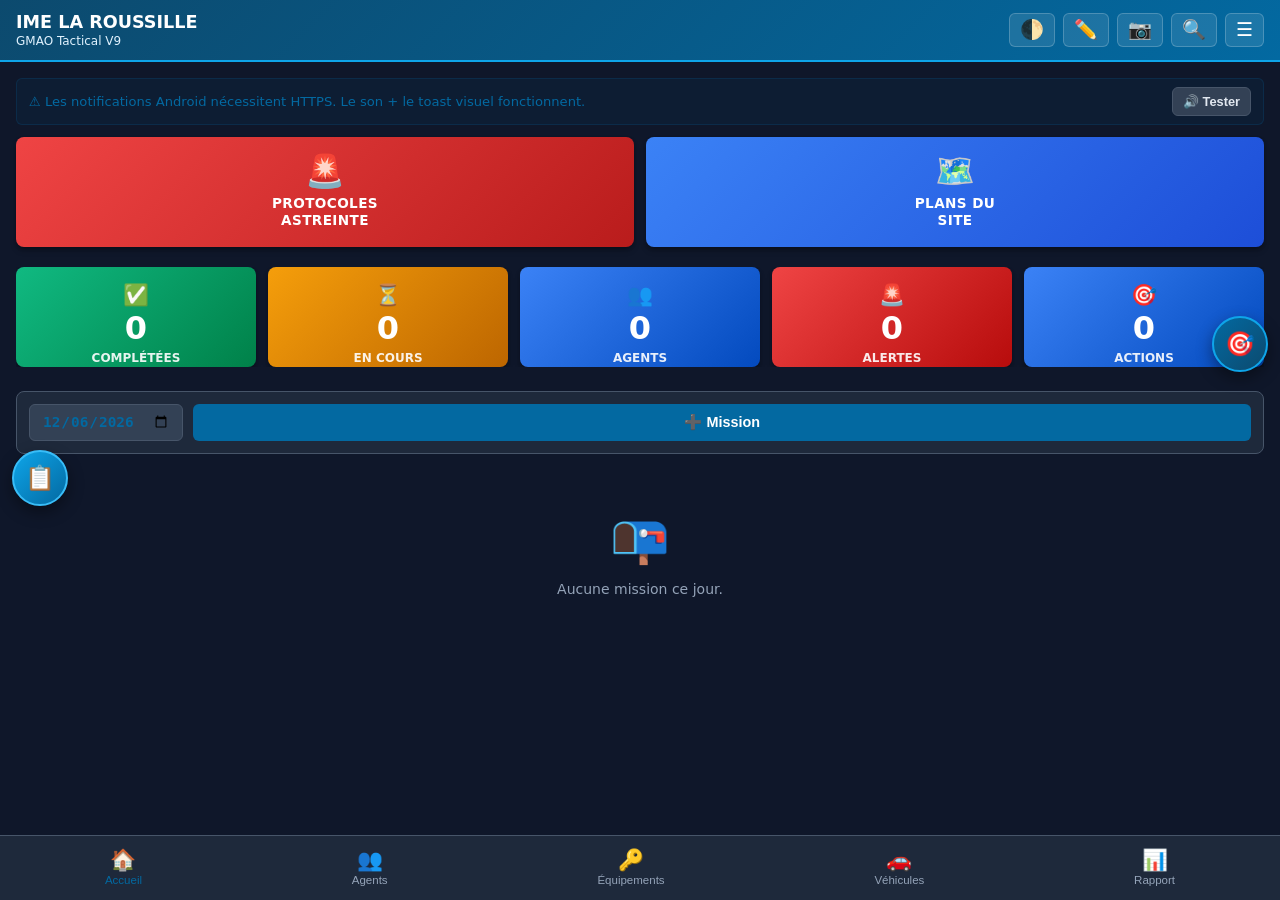
==== commit 271a99e5: "Add files via upload" ====
--- a/public/index.html
+++ b/public/index.html
@@ -48,7 +48,7 @@
     <header class="header">
         <div class="header-title" style="flex-direction:row;align-items:center;gap:8px">
             <span id="header-logo-slot" style="display:none;width:28px;height:28px;border-radius:6px;overflow:hidden;flex-shrink:0"></span>
-            <div style="display:flex;flex-direction:column;gap:2px">
+            <div style="display:flex;flex-direction:column;gap:2px" onclick="switchView('home')">
                 <h1 id="site-name">IME LA ROUSSILLE</h1>
                 <span class="header-subtitle">GMAO Tactical V9</span>
             </div>
@@ -139,6 +139,10 @@
                     <div class="tile-value" id="tile-actions">0</div>
                     <div class="tile-label">Actions</div>
                 </div>
+                <div class="dashboard-tile info" onclick="ouvrirSuivisEnCours()">
+                    <div class="tile-value" id="tile-suivis">0</div>
+                    <div class="tile-label">Suivis en cours</div>
+                </div>
             </div>
             <div class="controls-card" id="home-controls">
                 <input type="date" id="system-date" class="date-input" onchange="loadDayData(this.value)">
@@ -198,9 +202,12 @@
             <div class="plans-grid" id="plans-grid-container"></div>
         </div>
 
-        <!-- Moteur de suivis génériques (V1) — additif, voir public/suivis/ -->
+        <!-- Moteur de suivis génériques (V2) — additif, voir public/suivis/ -->
         <div class="view" id="view-suivis"></div>
     </div>
+
+    <!-- Zone dédiée à l'impression des suivis (fidèle + moderne), cachée à l'écran, visible en impression -->
+    <div id="suivis-print-area" class="suivis-print-only"></div>
 
     <nav class="bottom-nav" id="bottom-nav"></nav>
 </div>
@@ -909,6 +916,12 @@
     <span class="actions-fab-badge" id="actions-fab-badge" style="display:none">0</span>
 </button>
 
+<!-- Bouton flottant Suivis en cours : même mécanique, position/visibilité indépendantes -->
+<button id="suivis-fab" class="actions-fab suivis-fab" title="Suivis en cours">
+    <span class="actions-fab-icon">📋</span>
+    <span class="actions-fab-badge" id="suivis-fab-badge" style="display:none">0</span>
+</button>
+
 <!-- Overlay plein écran : liste des Actions -->
 <div class="actions-overlay" id="actions-overlay">
     <div class="actions-overlay-header">
@@ -1085,6 +1098,7 @@
             <button class="btn btn-secondary" onclick="closeActionEditor()">Annuler</button>
             <button class="btn btn-secondary" onclick="duplicateCurrentAction()">📄 Dupliquer</button>
             <button class="btn btn-secondary" id="action-archive-btn" onclick="archiveCurrentAction()">🗄️ Archiver</button>
+            <button class="btn btn-secondary" id="action-to-mission-btn" onclick="transformerActionEnMission()" title="Créer une mission à partir de cette Action">🎯 Transformer en mission</button>
             <button class="btn btn-danger" id="action-delete-btn" onclick="deleteCurrentAction()">🗑️ Supprimer</button>
             <button class="btn btn-primary" onclick="saveCurrentAction()">Enregistrer</button>
         </div>
@@ -1431,9 +1445,26 @@
 <script src="qrcode-gen.js"></script>
 <script src="procedures.js"></script>
 <script src="search.js"></script>
-<!-- Moteur de suivis génériques (V1) — additif, chargé après app.js dont il réutilise les helpers -->
+<!-- Moteur de suivis génériques (V2) — additif -->
+<!-- Bibliothèques d'analyse de documents (assistant d'import), validées avec l'utilisateur -->
+<script src="https://cdn.jsdelivr.net/npm/xlsx@0.18.5/dist/xlsx.full.min.js"></script>
+<script src="https://cdn.jsdelivr.net/npm/pdfjs-dist@3.11.174/build/pdf.min.js"></script>
+<script>if(window['pdfjs-dist/build/pdf']){window.pdfjsLib = window['pdfjs-dist/build/pdf'];} if(window.pdfjsLib){pdfjsLib.GlobalWorkerOptions.workerSrc = 'https://cdn.jsdelivr.net/npm/pdfjs-dist@3.11.174/build/pdf.worker.min.js';}</script>
+<script src="https://cdn.jsdelivr.net/npm/mammoth@1.7.0/mammoth.browser.min.js"></script>
+<!-- Export PDF des campagnes (V3) — validé avec l'utilisateur -->
+<script src="https://cdn.jsdelivr.net/npm/jspdf@2.5.1/dist/jspdf.umd.min.js"></script>
+<script src="https://cdn.jsdelivr.net/npm/jspdf-autotable@3.8.2/dist/jspdf.plugin.autotable.min.js"></script>
 <script src="suivis/suivis-engine.js"></script>
+<script src="suivis/suivis-indexeddb.js"></script>
+<script src="suivis/suivis-storage-sync.js"></script>
+<script src="suivis/suivis-listes.js"></script>
+<script src="suivis/suivis-import-parser.js"></script>
+<script src="suivis/suivis-model-builder.js"></script>
+<script src="suivis/suivis-stats.js"></script>
+<script src="suivis/suivis-print.js"></script>
+<script src="suivis/suivis-export.js"></script>
 <script src="suivis/suivis-render.js"></script>
+<script src="suivis/suivis-fab.js"></script>
 <script src="suivis/models/baes.model.js"></script>
 <script src="version-history.js"></script>
 <script type="module" src="firebase-init.js"></script>
--- a/public/style.css
+++ b/public/style.css
@@ -256,7 +256,7 @@
 
         @media(max-width:600px){
             .form-grid{grid-template-columns:1fr}
-            .modal-content{max-width:100%;max-height:100vh;max-height:100dvh;border-radius:0}
+            .modal-content{max-width:100%;max-height:calc(100vh - 140px);max-height:calc(100dvh - 140px);border-radius:0}
             .dashboard-grid{grid-template-columns:repeat(2,1fr)}
         }
 
@@ -434,6 +434,7 @@
 }
 .actions-fab:active{ transform:scale(.94); box-shadow:0 3px 8px rgba(0,0,0,.4) }
 .actions-fab.dragging{ opacity:.85; box-shadow:0 10px 24px rgba(0,0,0,.5) }
+.suivis-fab{ background:linear-gradient(135deg,#0ea5e9,#0369a1); border-color:#38bdf8; left:12px; right:auto }
 .actions-fab-icon{ pointer-events:none }
 .actions-fab-badge{
     position:absolute; top:-4px; right:-4px; min-width:20px; height:20px; padding:0 4px;
@@ -444,7 +445,7 @@
 
 /* ── Overlay plein écran (liste des Actions) ─────────────────── */
 .actions-overlay{
-    position:fixed; inset:0; background:var(--bg-dark); z-index:950;
+    position:fixed; top:60px; right:0; bottom:80px; left:0; background:var(--bg-dark); z-index:950;
     display:none; flex-direction:column;
 }
 .actions-overlay.active{ display:flex }
@@ -618,16 +619,18 @@
 }
 
 /* ═══════════════════════════════════════════════════════════════
-   MODULE SUIVIS (V1) — additif, ne modifie aucune règle existante
-   Réutilise les variables déjà définies plus haut dans ce fichier :
-   --primary --success --danger --bg-surface --border --radius --text-muted
+   MODULE SUIVIS (V2) — additif, ne modifie aucune règle existante.
+   Réutilise les variables déjà définies plus haut dans ce fichier.
    ═══════════════════════════════════════════════════════════════ */
 .suivis-header{display:flex;align-items:center;gap:10px;justify-content:space-between;margin-bottom:12px}
 .suivis-header h2{flex:1;margin:0;font-size:1.1rem;color:var(--text-heading)}
 .suivis-empty{background:var(--bg-surface);border:1px dashed var(--border);border-radius:var(--radius);padding:24px;text-align:center;color:var(--text-muted)}
+
+/* Accueil */
 .suivis-modele-list{display:flex;flex-direction:column;gap:14px}
 .suivis-modele-card{background:var(--bg-surface);border:1px solid var(--border);border-radius:var(--radius);padding:14px}
 .suivis-modele-titre{font-weight:700;font-size:1.05rem;color:var(--text-heading)}
+.suivis-modele-card-top{display:flex;align-items:center;justify-content:space-between;gap:8px}
 .suivis-modele-meta{color:var(--text-muted);font-size:.8rem;margin-bottom:10px}
 .suivis-campagne-list{display:flex;flex-direction:column;gap:8px}
 .suivis-campagne-row{background:var(--bg-light);border-radius:6px;padding:10px;cursor:pointer;transition:background .15s}
@@ -636,6 +639,8 @@
 .suivis-campagne-stats{font-size:.78rem;color:var(--text-muted);margin-top:4px}
 .suivis-progress-bar{background:var(--bg-light);border-radius:20px;height:8px;overflow:hidden;margin:6px 0}
 .suivis-progress-fill{background:linear-gradient(90deg,var(--primary),var(--primary-light));height:100%;transition:width .3s}
+
+/* Campagne / sections / items */
 .suivis-section{margin-bottom:16px}
 .suivis-section-titre{font-size:.75rem;font-weight:700;text-transform:uppercase;letter-spacing:.5px;color:var(--text-muted);padding:8px 0 6px;border-bottom:1px solid var(--border);margin-bottom:6px}
 .suivis-item-row{display:flex;gap:10px;align-items:center;background:var(--bg-surface);border:1px solid var(--border);border-left:4px solid var(--border);border-radius:6px;padding:10px;margin-bottom:6px;cursor:pointer}
@@ -645,6 +650,8 @@
 .suivis-item-repere{font-weight:700;min-width:70px}
 .suivis-item-emplacement{flex:1;color:var(--text-main)}
 .suivis-item-etat{font-weight:700;font-size:.85rem}
+
+/* Fiche item */
 .suivis-champs-ro{background:var(--bg-surface);border:1px solid var(--border);border-radius:var(--radius);padding:12px;margin-bottom:14px;display:grid;grid-template-columns:repeat(auto-fit,minmax(160px,1fr));gap:8px}
 .suivis-champ-ro{display:flex;flex-direction:column;font-size:.8rem;color:var(--text-muted)}
 .suivis-champ-ro b{color:var(--text-heading);font-size:.95rem}
@@ -653,6 +660,70 @@
 .suivis-controle-bloc label{display:flex;flex-direction:column;gap:4px;font-size:.85rem;color:var(--text-muted)}
 .suivis-controle-bloc input,.suivis-controle-bloc select,.suivis-controle-bloc textarea{background:var(--input-bg);border:1px solid var(--border);border-radius:6px;padding:8px;color:var(--text-main);font-family:inherit}
 .suivis-photo-preview{max-width:120px;border-radius:6px;margin-top:6px;border:1px solid var(--border)}
-.suivis-print-table{width:100%;border-collapse:collapse;font-size:.8rem}
-.suivis-print-table th,.suivis-print-table td{border:1px solid #999;padding:4px 6px;text-align:left}
-.suivis-print-section{background:#eee;font-weight:700}
+
+/* Signature tactile */
+.suivis-signature-canvas{background:#fff;border:1px solid var(--border);border-radius:6px;touch-action:none;max-width:100%}
+.suivis-signature-actions{display:flex;gap:8px;align-items:center;margin-top:6px}
+.suivis-signature-ok{color:var(--success);font-size:.8rem;font-weight:600}
+
+/* Assistant d'import */
+.suivis-import-choix{display:grid;grid-template-columns:repeat(auto-fit,minmax(110px,1fr));gap:10px;margin:14px 0}
+.suivis-import-card{background:var(--bg-surface);border:1px solid var(--border);border-radius:var(--radius);padding:16px 8px;text-align:center;cursor:pointer;transition:all .15s}
+.suivis-import-card:hover{border-color:var(--primary-light);background:var(--bg-light)}
+.suivis-import-icon{font-size:1.8rem;display:block;margin-bottom:6px}
+.suivis-builder-section{background:var(--bg-surface);border:1px solid var(--border);border-radius:var(--radius);padding:12px;margin-bottom:10px}
+.suivis-builder-titre{font-weight:700;margin-bottom:8px;color:var(--text-heading)}
+.suivis-builder-row{display:flex;gap:8px;align-items:center;margin-bottom:6px;flex-wrap:wrap}
+.suivis-warning-box{background:rgba(245,158,11,.1);border:1px solid var(--warning);border-radius:6px;padding:10px;color:var(--warning);font-size:.85rem;margin-bottom:10px}
+
+/* Impression (écran : masqué / impression : visible plein cadre) */
+.suivis-print-only{display:none}
+@media print{
+    body *{visibility:hidden}
+    #suivis-print-area, #suivis-print-area *{visibility:visible}
+    #suivis-print-area{display:block !important;position:absolute;left:0;top:0;width:100%}
+}
+.suivis-print-doc{--suivis-accent:#3b82f6}
+.suivis-print-doc h2{color:var(--suivis-accent);border-bottom:3px solid var(--suivis-accent);padding-bottom:6px;margin-bottom:12px}
+.suivis-print-doc h3{color:var(--suivis-accent)}
+.suivis-print-table{width:100%;border-collapse:collapse;font-size:.8rem;border:2px solid var(--suivis-accent)}
+.suivis-print-table th,.suivis-print-table td{border:1px solid var(--suivis-accent);padding:4px 6px;text-align:left}
+.suivis-print-table thead th{background:var(--suivis-accent);color:#fff}
+.suivis-print-section{background:color-mix(in srgb, var(--suivis-accent) 18%, #fff);font-weight:700}
+.suivis-print-stats-grid{display:grid;grid-template-columns:repeat(auto-fit,minmax(140px,1fr));gap:10px;margin:14px 0}
+.suivis-print-carte{border:1px solid #999;border-radius:6px;padding:10px;text-align:center}
+.suivis-print-carte-label{font-size:.7rem;color:#555;text-transform:uppercase}
+.suivis-print-carte-val{font-size:1.4rem;font-weight:700}
+.suivis-print-cartouche{width:100%;border-collapse:collapse;margin-top:16px;font-size:.8rem}
+.suivis-print-cartouche td{border:2px solid var(--suivis-accent);padding:8px 10px;width:33.33%}
+.suivis-print-footer{margin-top:20px;font-size:.75rem;color:#555;text-align:right;position:relative}
+.suivis-builder-couleur{display:flex;align-items:center;gap:10px}
+.suivis-cloture-badge{border:2px solid #3b82f6;border-radius:8px;padding:8px 12px;margin:10px 0;display:flex;align-items:center;gap:10px;flex-wrap:wrap;font-size:.85rem}
+.suivis-btn-cloture{width:100%;margin:10px 0;color:#fff;border:none}
+.suivis-poste-rapide{padding:12px;display:flex;flex-direction:column;gap:14px}
+.suivis-poste-type{font-size:1.1rem;font-weight:700;text-align:center}
+.suivis-poste-date{display:flex;flex-direction:column;gap:4px;font-size:.85rem;color:var(--text-secondary,#888)}
+.suivis-poste-date input{font-size:1rem;padding:8px}
+.suivis-poste-boutons{display:grid;grid-template-columns:1fr 1fr;gap:14px;margin-top:6px}
+.suivis-btn-ok,.suivis-btn-hs{
+    border:none;border-radius:14px;color:#fff;font-size:1.4rem;font-weight:800;
+    padding:34px 10px;text-transform:uppercase;letter-spacing:.5px;
+    box-shadow:0 4px 10px rgba(0,0,0,.25);
+}
+.suivis-btn-ok{background:var(--success,#22c55e)}
+.suivis-btn-ok:active{transform:scale(.97)}
+.suivis-btn-hs{background:var(--danger,#ef4444)}
+.suivis-btn-hs:active{transform:scale(.97)}
+#suivis-poste-commentaire-zone{display:flex;flex-direction:column;gap:10px}
+#suivis-poste-commentaire-zone textarea{font-size:1rem;padding:10px}
+.suivis-builder-couleur input[type=color]{width:44px;height:32px;padding:0;border:none;cursor:pointer;background:none}
+.suivis-builder-couleur-preview{width:20px;height:20px;border-radius:50%;border:1px solid #ccc;display:inline-block}
+.suivis-builder-couleur-presets{display:flex;gap:8px;margin-top:6px}
+.suivis-couleur-swatch{width:26px;height:26px;border-radius:50%;border:2px solid #fff;box-shadow:0 0 0 1px #ccc;cursor:pointer;padding:0}
+
+/* Menu campagne (export / suppression) — additif V3 */
+.suivis-menu-campagne{background:var(--bg-surface);border:1px solid var(--border);border-radius:var(--radius);padding:14px;margin-bottom:12px;display:flex;flex-direction:column;gap:10px}
+.suivis-menu-titre{font-size:.75rem;font-weight:700;text-transform:uppercase;letter-spacing:.5px;color:var(--text-muted)}
+.suivis-menu-titre.suivis-menu-danger{color:var(--danger);margin-top:6px}
+.suivis-menu-actions{display:flex;flex-wrap:wrap;gap:8px}
+#suivis-btn-confirmer-suppression:disabled{opacity:.4;cursor:not-allowed}
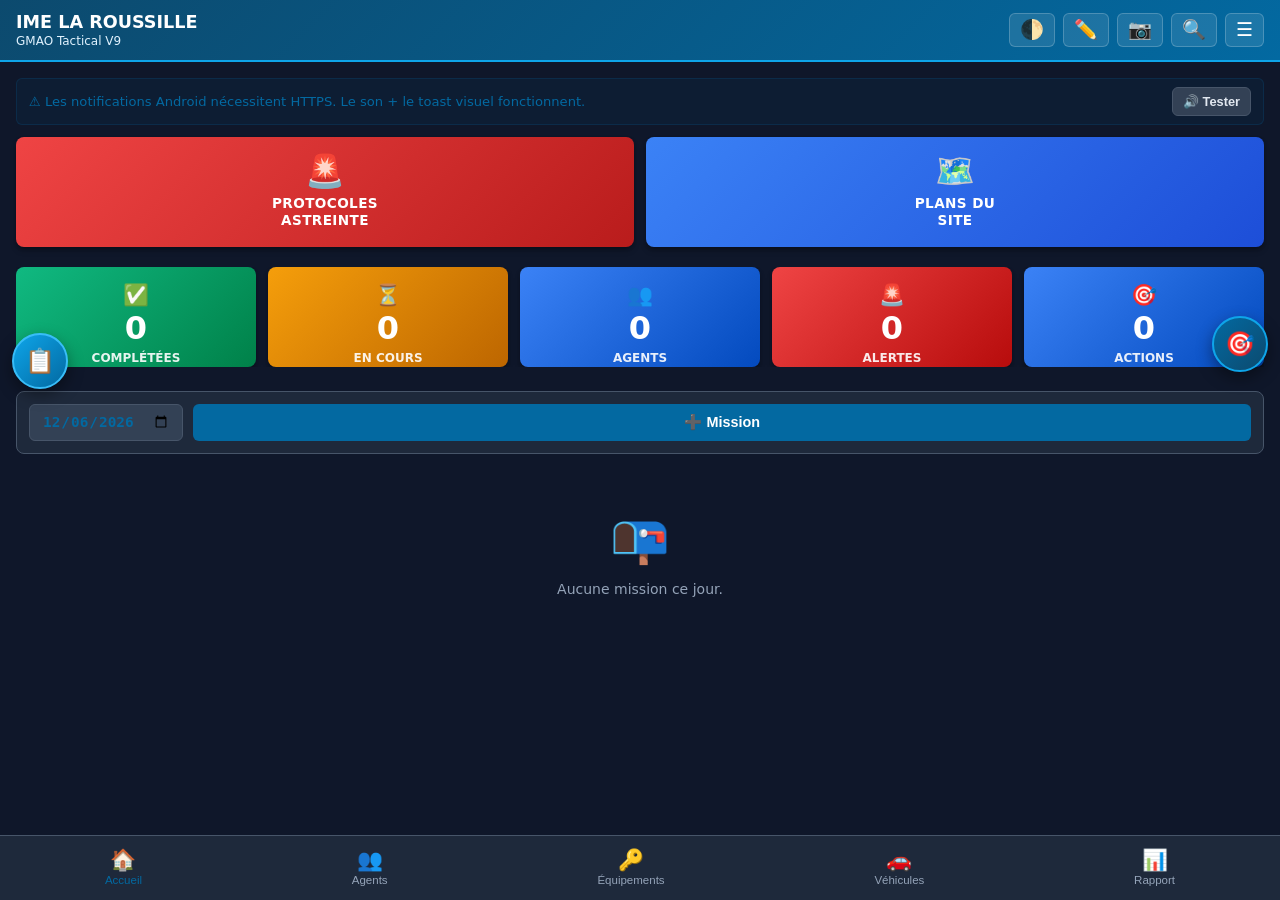
==== commit 48ca0983: "Add files via upload" ====
--- a/public/index.html
+++ b/public/index.html
@@ -11,8 +11,18 @@
   });
 </script>
 	
-	<script src="https://cdn.jsdelivr.net/npm/eruda"></script>
-<script>eruda.init();</script>
+	<script>
+(function(){
+    try{
+        if(localStorage.getItem('gmao_console_enabled') === 'true'){
+            var s = document.createElement('script');
+            s.src = 'https://cdn.jsdelivr.net/npm/eruda';
+            s.onload = function(){ if(window.eruda) window.eruda.init(); };
+            document.head.appendChild(s);
+        }
+    }catch(e){}
+})();
+</script>
 	
     <meta charset="UTF-8">
     <meta name="viewport" content="width=device-width, initial-scale=1.0, user-scalable=no">
@@ -185,9 +195,10 @@
 
         <!-- PROTOCOLES / ASTREINTE -->
         <div class="view" id="view-protocols">
-            <div style="display:flex;gap:8px;margin-bottom:16px">
-                <button class="btn btn-primary" style="flex:1" onclick="openCreateProtocolModal()">➕ Nouvelle Procédure</button>
-                <button class="btn btn-secondary" style="flex:1" onclick="openImportProcedureModal()">📥 Importer</button>
+            <div style="display:flex;gap:8px;margin-bottom:16px;flex-wrap:wrap">
+                <button class="btn btn-primary" style="flex:1;min-width:140px" onclick="openCreateProtocolModal()">➕ Nouvelle Procédure</button>
+                <button class="btn btn-secondary" style="flex:1;min-width:140px" onclick="openImportProcedureModal()">📥 Importer</button>
+                <button class="btn btn-secondary" style="flex:1;min-width:140px" onclick="openLinkProcedureModal()">🔗 Lier une URL</button>
             </div>
             <div class="tabs" id="protocols-tabs" style="margin-bottom:16px"></div>
             <div id="protocols-list-container"></div>
@@ -210,6 +221,17 @@
     <div id="suivis-print-area" class="suivis-print-only"></div>
 
     <nav class="bottom-nav" id="bottom-nav"></nav>
+
+    <!-- SURCOUCHE D'AFFICHAGE INTÉGRÉ (liens/boutons externes) -->
+    <div class="webview-overlay" id="webviewOverlay">
+        <div class="webview-toolbar">
+            <button class="webview-btn webview-btn-home" onclick="closeWebview()">🏠 Accueil</button>
+            <div class="webview-toolbar-title" id="webview-title"></div>
+            <button class="webview-btn" onclick="openWebviewExternally()" title="Ouvrir dans un nouvel onglet">↗️</button>
+            <button class="webview-btn" onclick="closeWebview()" title="Fermer">✖</button>
+        </div>
+        <iframe id="webview-frame" class="webview-iframe" src="about:blank"></iframe>
+    </div>
 </div>
 
 <!-- ══════════════════════════════════════════════════════════
@@ -686,6 +708,30 @@
             </div>
 
 
+            <!-- ── Préférences locales à cet appareil ── -->
+            <div style="border-top:1px solid var(--border);padding-top:14px;margin-top:14px">
+                <div style="font-size:.8rem;font-weight:700;text-transform:uppercase;letter-spacing:.8px;color:var(--text-muted);margin-bottom:10px">
+                    📱 Préférences locales (cet appareil)
+                </div>
+                <div class="form-group">
+                    <label class="form-label">Ouverture des liens / applis externes (boutons bas, tuiles…)</label>
+                    <select id="settings-link-mode" class="form-select" onchange="setLinkOpenMode(this.value)">
+                        <option value="inline">Intégré dans l'application (recommandé)</option>
+                        <option value="newtab">Nouvel onglet du navigateur</option>
+                    </select>
+                    <p style="font-size:.72rem;color:var(--text-muted);margin:4px 0 0">
+                        En mode intégré, la page s'ouvre entre l'en-tête et le menu du bas, avec un bouton retour direct à l'accueil. Les liens de type application (intent, tel, mailto…) s'ouvrent toujours nativement.
+                    </p>
+                </div>
+                <div class="form-group">
+                    <label class="form-label" style="display:flex;align-items:center;gap:8px;cursor:pointer">
+                        <input type="checkbox" id="settings-console-enabled" style="width:16px;height:16px" onchange="setConsoleEnabled(this.checked)">
+                        Afficher le bouton Console de débogage (Eruda)
+                    </label>
+                    <p style="font-size:.72rem;color:var(--text-muted);margin:4px 0 0">Réservé au dépannage technique. Propre à cet appareil.</p>
+                </div>
+            </div>
+
             <div class="form-group" style="margin-top:14px"><label class="form-label">Version</label><input type="text" class="form-input" value="9.0 Tactical" disabled></div>
         </div>
         <div class="modal-footer">
@@ -843,6 +889,13 @@
                         <label class="form-label">🔗 Liens externes (un par ligne : Titre | URL)</label>
                         <textarea id="proc-links" class="form-textarea" style="min-height:70px" placeholder="Notice constructeur | https://..."></textarea>
                     </div>
+                    <div class="form-group" style="border-top:1px solid var(--border);padding-top:12px;margin-top:4px">
+                        <label class="form-label">🛂 Page d'exécution terrain (OneDrive, etc.)</label>
+                        <input type="url" id="proc-exec-url" class="form-input" placeholder="https://onedrive.live.com/...">
+                        <p style="font-size:.72rem;color:var(--text-muted);margin:4px 0 0">
+                            Si renseignée, un bouton "🛂 Exécuter sur le terrain" apparaît en permanence en haut de cette procédure pour ouvrir directement cette page.
+                        </p>
+                    </div>
                 </div>
 
                 <!-- HISTORIQUE -->
@@ -880,6 +933,22 @@
                     <textarea id="proc-import-paste" class="form-textarea" style="min-height:160px" placeholder="Collez ici le contenu à analyser"></textarea>
                 </div>
                 <button class="btn btn-primary btn-block" onclick="analyzeProcedureImport()">🔎 Analyser et pré-remplir</button>
+            </div>
+
+            <!-- PANNEAU LIER UNE URL -->
+            <div id="protocol-link-panel" style="display:none">
+                <div class="form-group">
+                    <label class="form-label">Adresse de la page à lier (ex. page HTML publiée sur OneDrive)</label>
+                    <input type="url" id="proc-link-url" class="form-input" placeholder="https://onedrive.live.com/...">
+                </div>
+                <p style="font-size:.8rem;color:var(--text-muted);margin:-6px 0 14px">
+                    Une brève analyse est tentée pour pré-remplir le titre et les étapes si la page est accessible.
+                    Si l'analyse automatique est impossible (restriction de sécurité du site distant), l'adresse reste
+                    tout de même enregistrée comme page d'exécution terrain, et vous complétez les champs manuellement,
+                    exactement comme pour une création classique (catégorie, sécurité, étapes, etc.).
+                </p>
+                <div id="proc-link-status" style="font-size:.82rem;color:var(--text-muted);margin-bottom:10px"></div>
+                <button class="btn btn-primary btn-block" onclick="analyzeProcedureLinkURL()">🔎 Analyser et créer la fiche</button>
             </div>
         </div>
         <div class="modal-footer" id="protocol-modal-footer"></div>
--- a/public/style.css
+++ b/public/style.css
@@ -727,3 +727,12 @@
 .suivis-menu-titre.suivis-menu-danger{color:var(--danger);margin-top:6px}
 .suivis-menu-actions{display:flex;flex-wrap:wrap;gap:8px}
 #suivis-btn-confirmer-suppression:disabled{opacity:.4;cursor:not-allowed}
+
+/* ── SURCOUCHE WEBVIEW INTÉGRÉE (liens/boutons externes) ────────── */
+.webview-overlay{position:fixed;left:0;right:0;top:64px;bottom:80px;z-index:500;display:none;flex-direction:column;background:var(--bg-dark);border-top:1px solid var(--border);border-bottom:1px solid var(--border)}
+.webview-overlay.active{display:flex}
+.webview-toolbar{display:flex;align-items:center;gap:8px;padding:8px 10px;background:var(--bg-surface);border-bottom:1px solid var(--border);flex-shrink:0}
+.webview-toolbar-title{flex:1;font-size:.8rem;color:var(--text-muted);overflow:hidden;text-overflow:ellipsis;white-space:nowrap}
+.webview-btn{background:var(--primary);color:#fff;border:none;border-radius:6px;padding:6px 10px;font-size:.85rem;cursor:pointer;flex-shrink:0}
+.webview-btn-home{background:var(--success)}
+.webview-iframe{flex:1;width:100%;border:0;background:#fff}
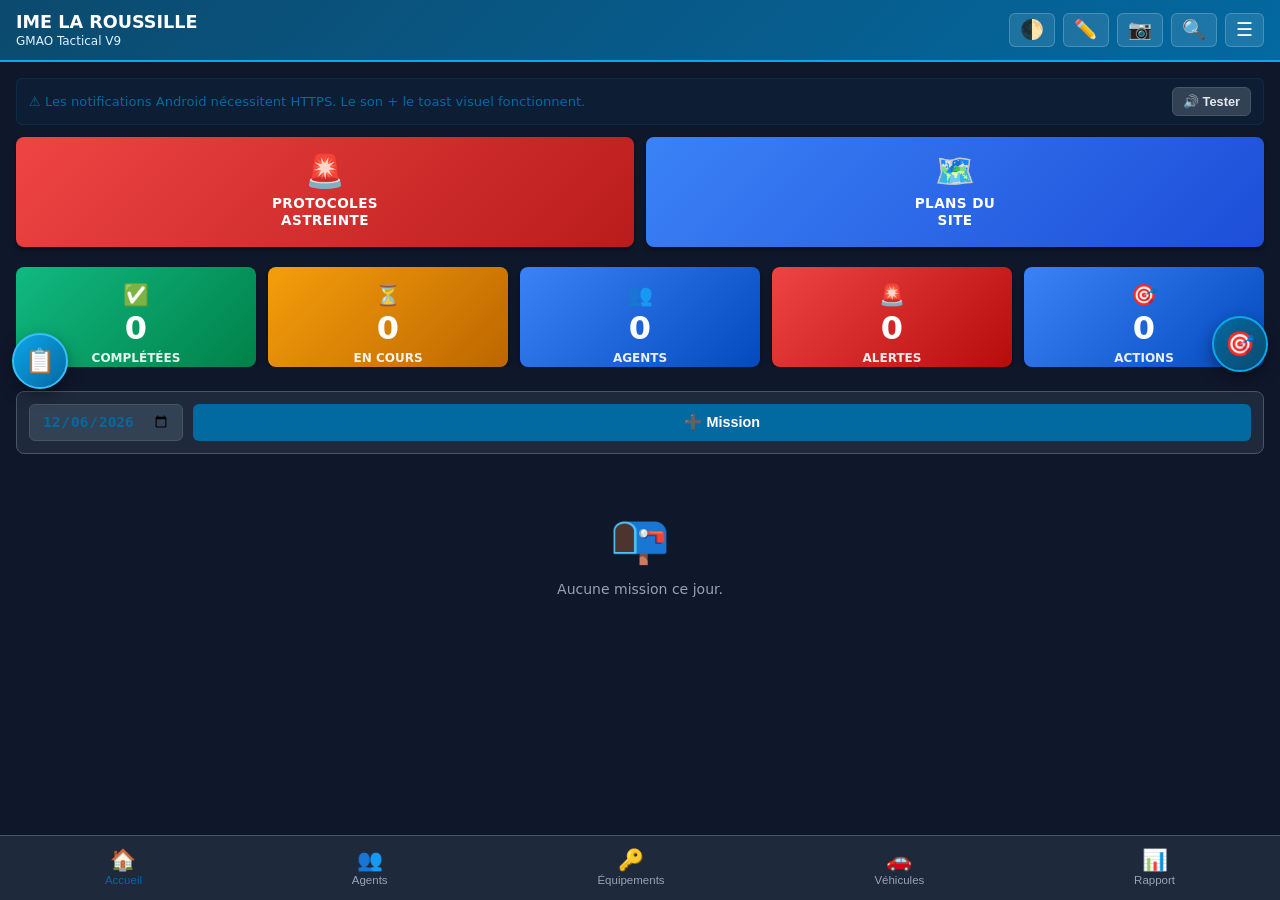
==== commit 1256c5a9: "Update and rename index-3.html to index.html" ====
--- a/public/index.html
+++ b/public/index.html
@@ -783,6 +783,25 @@
                         <label class="form-label">Titre</label>
                         <input type="text" id="proc-title" class="form-input" placeholder="Ex: Essai en charge mensuel — Groupe électrogène">
                     </div>
+
+                    <div class="form-group proc-exec-block" style="background:var(--bg-surface);border:1px solid var(--border);border-radius:8px;padding:12px">
+                        <label class="form-label">🛂 Page d'exécution terrain (optionnel)</label>
+                        <p style="font-size:.72rem;color:var(--text-muted);margin:0 0 8px">
+                            Si renseignée (URL ou fichier importé), un bouton "🛂 Exécuter sur le terrain" reste affiché en permanence en haut de cette procédure pour l'ouvrir directement — quel que soit le mode de création utilisé (manuelle, import, JSON, ou lien URL).
+                        </p>
+                        <label class="form-label" style="font-size:.78rem">Option A — Adresse (URL, ex. OneDrive/SharePoint)</label>
+                        <input type="url" id="proc-exec-url" class="form-input" placeholder="https://onedrive.live.com/..." style="margin-bottom:6px">
+                        <p style="font-size:.7rem;color:var(--text-muted);margin:0 0 10px">
+                            ⚠️ De nombreux sites (OneDrive, SharePoint...) refusent par sécurité d'être affichés dans une autre application (« framing »). Si le bouton 🛂 n'affiche rien, utilisez l'option B ci-dessous — elle fonctionne toujours.
+                        </p>
+                        <label class="form-label" style="font-size:.78rem">Option B — Importer directement le fichier HTML (recommandé, fonctionne toujours)</label>
+                        <div style="display:flex;align-items:center;gap:8px;flex-wrap:wrap">
+                            <button type="button" class="btn btn-secondary" onclick="document.getElementById('proc-exec-file').click()">📥 Choisir un fichier .html</button>
+                            <input type="file" id="proc-exec-file" accept=".html,.htm,text/html" style="display:none" onchange="addProcExecFile(this.files[0])">
+                            <span id="proc-exec-file-name" style="font-size:.8rem;color:var(--text-muted)"></span>
+                            <button type="button" class="btn-icon" id="proc-exec-file-remove" style="display:none" onclick="removeProcExecFile()" title="Retirer le fichier">🗑️</button>
+                        </div>
+                    </div>
                     <div class="form-grid">
                         <div class="form-group">
                             <label class="form-label">Catégorie</label>
@@ -888,13 +907,6 @@
                     <div class="form-group">
                         <label class="form-label">🔗 Liens externes (un par ligne : Titre | URL)</label>
                         <textarea id="proc-links" class="form-textarea" style="min-height:70px" placeholder="Notice constructeur | https://..."></textarea>
-                    </div>
-                    <div class="form-group" style="border-top:1px solid var(--border);padding-top:12px;margin-top:4px">
-                        <label class="form-label">🛂 Page d'exécution terrain (OneDrive, etc.)</label>
-                        <input type="url" id="proc-exec-url" class="form-input" placeholder="https://onedrive.live.com/...">
-                        <p style="font-size:.72rem;color:var(--text-muted);margin:4px 0 0">
-                            Si renseignée, un bouton "🛂 Exécuter sur le terrain" apparaît en permanence en haut de cette procédure pour ouvrir directement cette page.
-                        </p>
                     </div>
                 </div>
 
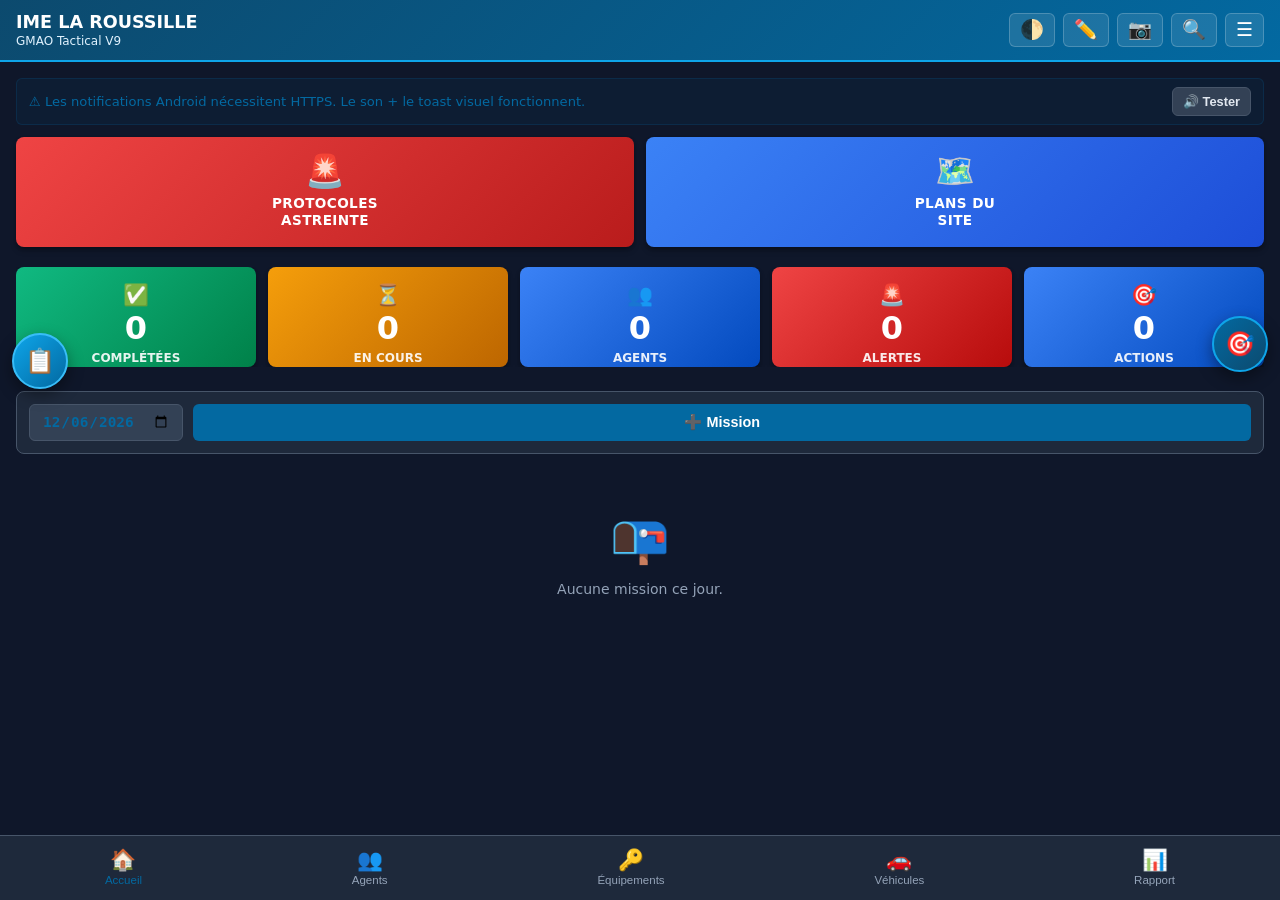
==== commit b08228ca: "Add files via upload" ====
--- a/public/index.html
+++ b/public/index.html
@@ -189,8 +189,38 @@
 
         <!-- RAPPORT -->
         <div class="view" id="view-report">
+            <div class="report-filters" style="display:flex;gap:8px;flex-wrap:wrap;align-items:flex-end;margin-bottom:14px">
+                <div style="display:flex;flex-direction:column;gap:4px">
+                    <label style="font-size:.75rem;color:var(--text-muted)">Période</label>
+                    <select id="report-period-mode" onchange="onReportPeriodChange()" style="padding:8px;border-radius:6px;border:1px solid var(--border);background:var(--bg-surface);color:var(--text-main)">
+                        <option value="recent">14 derniers jours</option>
+                        <option value="jour">Jour</option>
+                        <option value="semaine">Semaine</option>
+                        <option value="mois">Mois</option>
+                        <option value="annee">Année</option>
+                        <option value="personnalise">Plage personnalisée</option>
+                    </select>
+                </div>
+                <div id="report-date-single-wrap" style="display:none;flex-direction:column;gap:4px">
+                    <label style="font-size:.75rem;color:var(--text-muted)">Date</label>
+                    <input type="date" id="report-date-single" onchange="renderReportPreview()" style="padding:8px;border-radius:6px;border:1px solid var(--border);background:var(--bg-surface);color:var(--text-main)">
+                </div>
+                <div id="report-date-range-wrap" style="display:none;gap:8px;flex-wrap:wrap">
+                    <div style="display:flex;flex-direction:column;gap:4px">
+                        <label style="font-size:.75rem;color:var(--text-muted)">Du</label>
+                        <input type="date" id="report-date-start" onchange="renderReportPreview()" style="padding:8px;border-radius:6px;border:1px solid var(--border);background:var(--bg-surface);color:var(--text-main)">
+                    </div>
+                    <div style="display:flex;flex-direction:column;gap:4px">
+                        <label style="font-size:.75rem;color:var(--text-muted)">Au</label>
+                        <input type="date" id="report-date-end" onchange="renderReportPreview()" style="padding:8px;border-radius:6px;border:1px solid var(--border);background:var(--bg-surface);color:var(--text-main)">
+                    </div>
+                </div>
+            </div>
             <div style="margin-bottom:16px"><button class="btn btn-primary btn-block" onclick="window.print()">🖨️ Imprimer Rapport PDF</button></div>
-            <div id="report-preview"></div>
+            <div id="report-print-area">
+                <div id="report-period-label" style="font-weight:600;margin-bottom:10px"></div>
+                <div id="report-preview"></div>
+            </div>
         </div>
 
         <!-- PROTOCOLES / ASTREINTE -->
--- a/public/style.css
+++ b/public/style.css
@@ -520,6 +520,15 @@
     .actions-filter-panel{ grid-template-columns:1fr 1fr }
 }
 
+/* ── Impression du Rapport (période sélectionnée jour/semaine/mois/année/plage) ── */
+#report-print-area{ }
+@media print{
+    body *{visibility:hidden}
+    #report-print-area, #report-print-area *{visibility:visible}
+    #report-print-area{display:block;position:absolute;top:0;left:0;width:100%;padding:10px 20px;
+        background:#ffffff;color:#334155;font-family:-apple-system,'Segoe UI',Roboto,Arial,sans-serif;line-height:1.5}
+}
+
 /* ── Impression des Actions (réutilise le gabarit des procédures) ── */
 #actions-print-area{ display:none }
 @media print{
